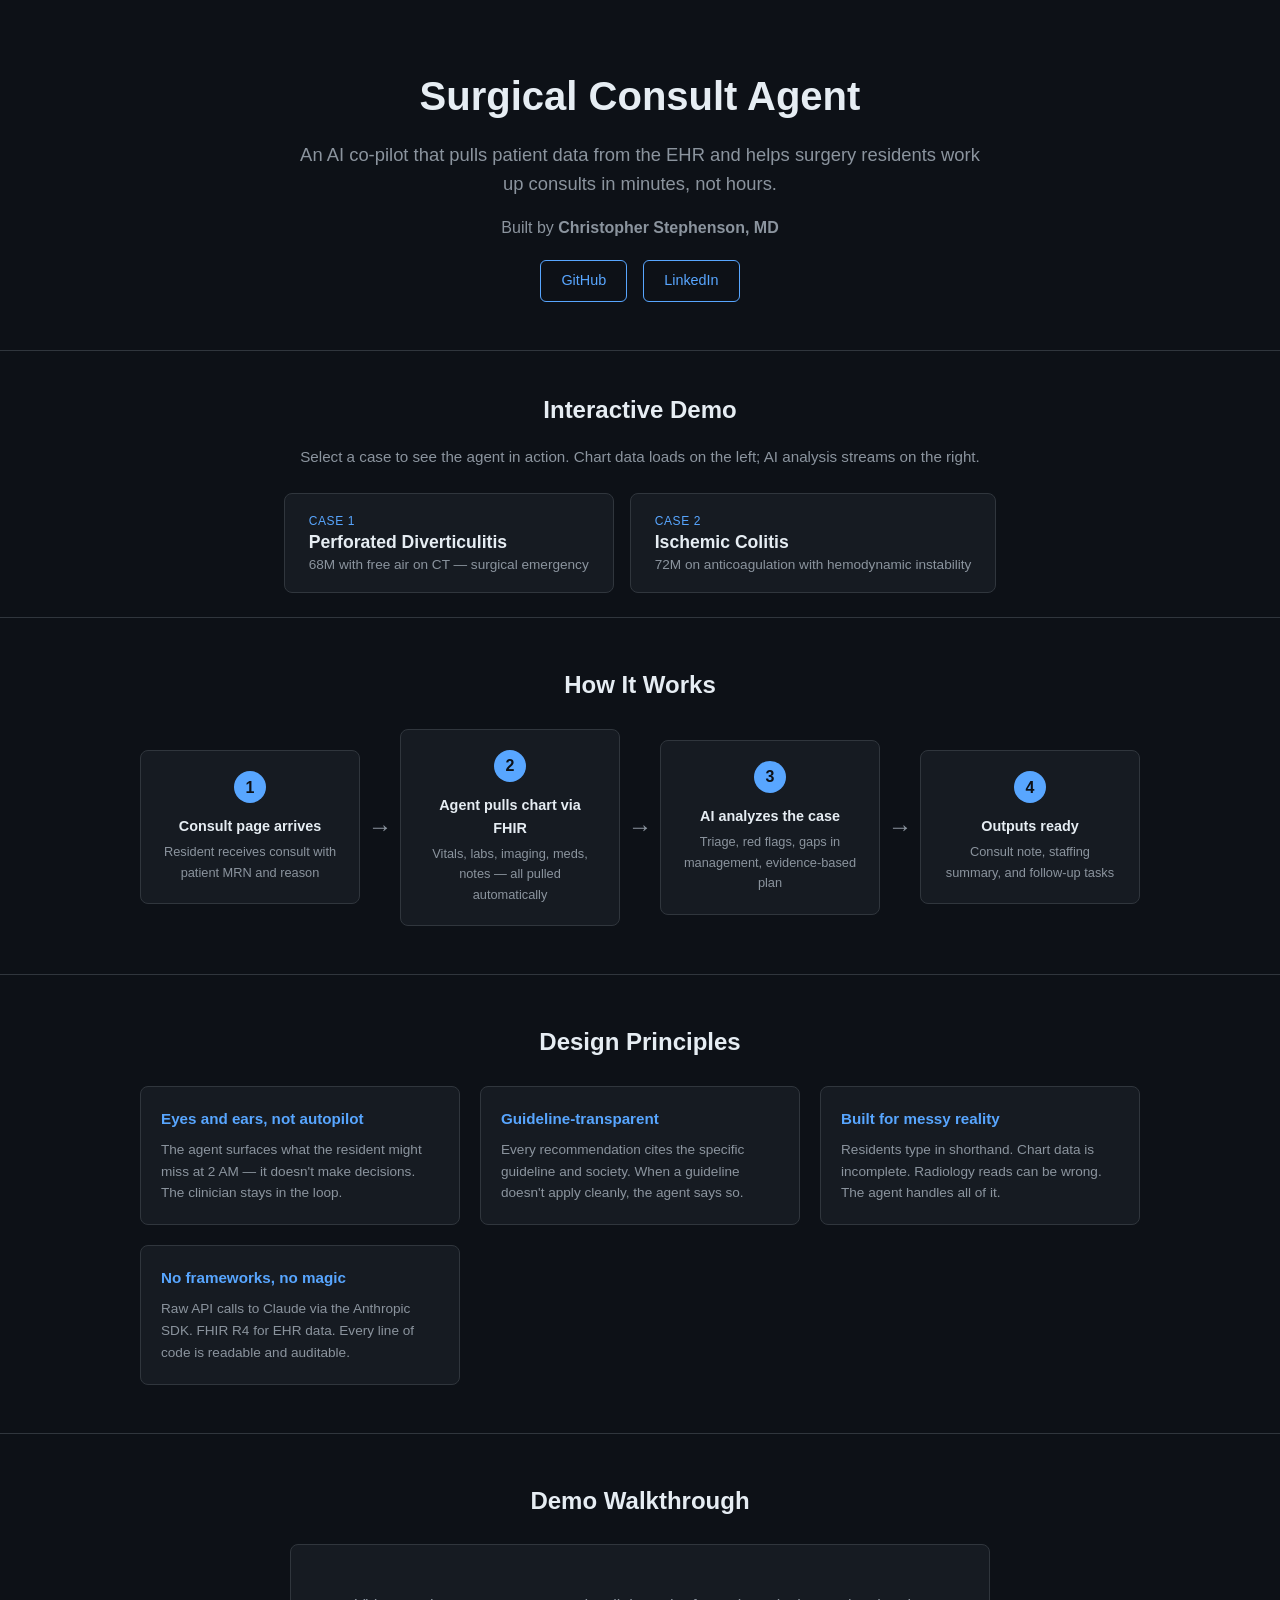
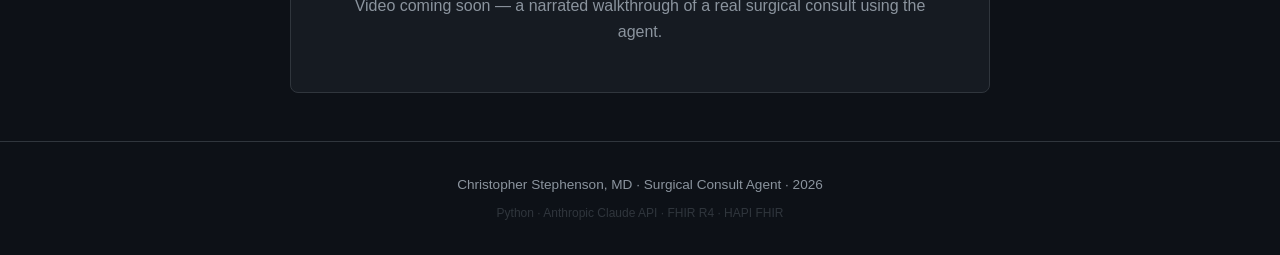
==== web/index.html @ c31cda70 "Initial commit: Surgical Consult Agent with interactive web demo AI-powered surgical consult co-pilo" ====
<!DOCTYPE html>
<html lang="en">
<head>
  <meta charset="UTF-8">
  <meta name="viewport" content="width=device-width, initial-scale=1.0">
  <title>Surgical Consult Agent — Christopher Stephenson, MD</title>
  <link rel="stylesheet" href="style.css">
</head>
<body>

  <!-- Hero -->
  <header class="hero">
    <div class="hero-content">
      <h1>Surgical Consult Agent</h1>
      <p class="tagline">An AI co-pilot that pulls patient data from the EHR and helps surgery residents work up consults in minutes, not hours.</p>
      <p class="byline">Built by <strong>Christopher Stephenson, MD</strong></p>
      <div class="hero-links">
        <a href="https://github.com/cas23d/surgical-consult-agent" target="_blank">GitHub</a>
        <a href="https://linkedin.com/in/YOUR_LINKEDIN" target="_blank">LinkedIn</a>
      </div>
    </div>
  </header>

  <!-- Case Selector -->
  <section class="case-selector">
    <h2>Interactive Demo</h2>
    <p class="case-instructions">Select a case to see the agent in action. Chart data loads on the left; AI analysis streams on the right.</p>
    <div class="case-buttons">
      <button class="case-btn" data-case="case1" onclick="loadCase('case1')">
        <span class="case-label">Case 1</span>
        <span class="case-title">Perforated Diverticulitis</span>
        <span class="case-desc">68M with free air on CT — surgical emergency</span>
      </button>
      <button class="case-btn" data-case="case2" onclick="loadCase('case2')">
        <span class="case-label">Case 2</span>
        <span class="case-title">Ischemic Colitis</span>
        <span class="case-desc">72M on anticoagulation with hemodynamic instability</span>
      </button>
    </div>
  </section>

  <!-- Consult Page Banner -->
  <div class="consult-banner" id="consult-banner" style="display:none">
    <span class="consult-icon">📟</span>
    <span class="consult-text" id="consult-message"></span>
  </div>

  <!-- Demo Area -->
  <section class="demo" id="demo" style="display:none">
    <div class="demo-container">

      <!-- Left: EHR Chart -->
      <div class="panel chart-panel">
        <div class="panel-header">
          <span class="panel-icon">🏥</span> Patient Chart (EHR)
        </div>
        <div class="chart-content" id="chart-content"></div>
      </div>

      <!-- Right: Agent Output -->
      <div class="panel agent-panel">
        <div class="panel-header">
          <span class="panel-icon">🤖</span> Consult Agent
        </div>
        <div class="key-findings-banner" id="key-findings-banner" style="display:none"></div>
        <div class="stage-tabs">
          <button class="stage-tab active" data-stage="triage" onclick="showStage('triage')">Triage</button>
          <button class="stage-tab" data-stage="context" onclick="showStage('context')">Gaps</button>
          <button class="stage-tab" data-stage="plan" onclick="showStage('plan')">Plan</button>
          <button class="stage-tab" data-stage="note" onclick="showStage('note')">Final Note</button>
        </div>
        <div class="agent-content" id="agent-content">
          <div class="stage-content" id="stage-triage"></div>
          <div class="stage-content" id="stage-context" style="display:none"></div>
          <div class="stage-content" id="stage-plan" style="display:none"></div>
          <div class="stage-content" id="stage-note" style="display:none">
            <div class="note-view-toggle" id="note-view-toggle" style="display:none">
              <button class="toggle-btn active" data-view="summary" onclick="toggleNoteView('summary')">Summary</button>
              <button class="toggle-btn" data-view="full" onclick="toggleNoteView('full')">Full Note</button>
            </div>
            <div class="note-content" id="note-content"></div>
          </div>
        </div>
      </div>

    </div>
  </section>

  <!-- Resident Input Display -->
  <section class="resident-input-section" id="resident-section" style="display:none">
    <div class="resident-input-box">
      <div class="resident-header">👨‍⚕️ Resident Exam Findings</div>
      <div class="resident-text" id="resident-text"></div>
    </div>
  </section>

  <!-- How It Works -->
  <section class="how-it-works">
    <h2>How It Works</h2>
    <div class="workflow-steps">
      <div class="step">
        <div class="step-num">1</div>
        <div class="step-text">
          <strong>Consult page arrives</strong>
          <p>Resident receives consult with patient MRN and reason</p>
        </div>
      </div>
      <div class="step-arrow">→</div>
      <div class="step">
        <div class="step-num">2</div>
        <div class="step-text">
          <strong>Agent pulls chart via FHIR</strong>
          <p>Vitals, labs, imaging, meds, notes — all pulled automatically</p>
        </div>
      </div>
      <div class="step-arrow">→</div>
      <div class="step">
        <div class="step-num">3</div>
        <div class="step-text">
          <strong>AI analyzes the case</strong>
          <p>Triage, red flags, gaps in management, evidence-based plan</p>
        </div>
      </div>
      <div class="step-arrow">→</div>
      <div class="step">
        <div class="step-num">4</div>
        <div class="step-text">
          <strong>Outputs ready</strong>
          <p>Consult note, staffing summary, and follow-up tasks</p>
        </div>
      </div>
    </div>
  </section>

  <!-- Design Principles -->
  <section class="principles">
    <h2>Design Principles</h2>
    <div class="principle-grid">
      <div class="principle">
        <h3>Eyes and ears, not autopilot</h3>
        <p>The agent surfaces what the resident might miss at 2 AM — it doesn't make decisions. The clinician stays in the loop.</p>
      </div>
      <div class="principle">
        <h3>Guideline-transparent</h3>
        <p>Every recommendation cites the specific guideline and society. When a guideline doesn't apply cleanly, the agent says so.</p>
      </div>
      <div class="principle">
        <h3>Built for messy reality</h3>
        <p>Residents type in shorthand. Chart data is incomplete. Radiology reads can be wrong. The agent handles all of it.</p>
      </div>
      <div class="principle">
        <h3>No frameworks, no magic</h3>
        <p>Raw API calls to Claude via the Anthropic SDK. FHIR R4 for EHR data. Every line of code is readable and auditable.</p>
      </div>
    </div>
  </section>

  <!-- Video placeholder -->
  <section class="video-section" id="video-section">
    <h2>Demo Walkthrough</h2>
    <div class="video-placeholder">
      <p>Video coming soon — a narrated walkthrough of a real surgical consult using the agent.</p>
    </div>
  </section>

  <!-- Footer -->
  <footer>
    <p>Christopher Stephenson, MD · Surgical Consult Agent · 2026</p>
    <p class="footer-tech">Python · Anthropic Claude API · FHIR R4 · HAPI FHIR</p>
  </footer>

  <script src="app.js"></script>
</body>
</html>
---- web/style.css ----
/* === Base === */
* { margin: 0; padding: 0; box-sizing: border-box; }

:root {
  --bg: #0d1117;
  --bg-panel: #161b22;
  --bg-card: #1c2128;
  --border: #30363d;
  --text: #e6edf3;
  --text-dim: #8b949e;
  --accent: #58a6ff;
  --accent-hover: #79c0ff;
  --red: #f85149;
  --yellow: #d29922;
  --green: #3fb950;
  --orange: #db6d28;
}

body {
  font-family: -apple-system, BlinkMacSystemFont, 'Segoe UI', sans-serif;
  background: var(--bg);
  color: var(--text);
  line-height: 1.6;
}

h2 {
  text-align: center;
  margin-bottom: 1rem;
  font-size: 1.5rem;
  color: var(--text);
}

/* === Hero === */
.hero {
  text-align: center;
  padding: 4rem 2rem 3rem;
  border-bottom: 1px solid var(--border);
}

.hero h1 {
  font-size: 2.5rem;
  font-weight: 700;
  margin-bottom: 0.75rem;
}

.tagline {
  font-size: 1.15rem;
  color: var(--text-dim);
  max-width: 700px;
  margin: 0 auto 1rem;
}

.byline {
  color: var(--text-dim);
  margin-bottom: 1.25rem;
}

.hero-links {
  display: flex;
  gap: 1rem;
  justify-content: center;
}

.hero-links a {
  color: var(--accent);
  text-decoration: none;
  padding: 0.5rem 1.25rem;
  border: 1px solid var(--accent);
  border-radius: 6px;
  font-size: 0.9rem;
  transition: all 0.2s;
}

.hero-links a:hover {
  background: var(--accent);
  color: var(--bg);
}

/* === Case Selector === */
.case-selector {
  padding: 2.5rem 2rem 1.5rem;
  text-align: center;
}

.case-instructions {
  color: var(--text-dim);
  margin-bottom: 1.5rem;
  font-size: 0.95rem;
}

.case-buttons {
  display: flex;
  gap: 1rem;
  justify-content: center;
  flex-wrap: wrap;
}

.case-btn {
  background: var(--bg-panel);
  border: 1px solid var(--border);
  border-radius: 8px;
  padding: 1.25rem 1.5rem;
  cursor: pointer;
  text-align: left;
  transition: all 0.2s;
  min-width: 280px;
}

.case-btn:hover {
  border-color: var(--accent);
  background: var(--bg-card);
}

.case-btn.active {
  border-color: var(--accent);
  box-shadow: 0 0 0 1px var(--accent);
}

.case-label {
  display: block;
  font-size: 0.75rem;
  color: var(--accent);
  text-transform: uppercase;
  letter-spacing: 0.05em;
  margin-bottom: 0.25rem;
}

.case-title {
  display: block;
  font-size: 1.1rem;
  font-weight: 600;
  color: var(--text);
  margin-bottom: 0.25rem;
}

.case-desc {
  display: block;
  font-size: 0.85rem;
  color: var(--text-dim);
}

/* === Consult Banner === */
.consult-banner {
  background: #1a1205;
  border: 1px solid var(--yellow);
  border-radius: 6px;
  padding: 0.75rem 1.25rem;
  margin: 0 2rem;
  display: flex;
  align-items: center;
  gap: 0.75rem;
  animation: slideDown 0.3s ease;
}

.consult-icon { font-size: 1.25rem; }

.consult-text {
  font-family: 'SF Mono', 'Fira Code', monospace;
  font-size: 0.9rem;
  color: var(--yellow);
}

@keyframes slideDown {
  from { opacity: 0; transform: translateY(-10px); }
  to { opacity: 1; transform: translateY(0); }
}

/* === Demo Area === */
.demo {
  padding: 1.5rem 2rem 2rem;
}

.demo-container {
  display: grid;
  grid-template-columns: 1fr 1fr;
  gap: 1rem;
  max-width: 1400px;
  margin: 0 auto;
}

.panel {
  background: var(--bg-panel);
  border: 1px solid var(--border);
  border-radius: 8px;
  overflow: hidden;
  max-height: 80vh;
  display: flex;
  flex-direction: column;
}

.panel-header {
  background: var(--bg-card);
  padding: 0.65rem 1rem;
  font-weight: 600;
  font-size: 0.85rem;
  border-bottom: 1px solid var(--border);
  flex-shrink: 0;
}

.panel-icon { margin-right: 0.4rem; }

.chart-content, .agent-content {
  padding: 1rem;
  overflow-y: auto;
  flex: 1;
  font-size: 0.85rem;
  line-height: 1.55;
}

/* === Chart Styling === */
.chart-section {
  margin-bottom: 1rem;
}

.chart-section-header {
  font-weight: 700;
  font-size: 0.8rem;
  color: var(--accent);
  text-transform: uppercase;
  letter-spacing: 0.04em;
  padding-bottom: 0.35rem;
  border-bottom: 1px solid var(--border);
  margin-bottom: 0.5rem;
}

.chart-row {
  display: flex;
  gap: 0.5rem;
  padding: 0.15rem 0;
  font-family: 'SF Mono', 'Fira Code', monospace;
  font-size: 0.8rem;
}

.chart-label {
  color: var(--text-dim);
  min-width: 120px;
  flex-shrink: 0;
}

.chart-value { color: var(--text); }
.chart-value.abnormal { color: var(--red); font-weight: 600; }
.chart-value.critical { color: var(--red); font-weight: 700; }

.chart-list {
  list-style: none;
  padding: 0;
}

.chart-list li {
  padding: 0.15rem 0;
  font-family: 'SF Mono', 'Fira Code', monospace;
  font-size: 0.8rem;
}

.chart-list li::before {
  content: "• ";
  color: var(--text-dim);
}

.chart-note {
  font-family: 'SF Mono', 'Fira Code', monospace;
  font-size: 0.8rem;
  white-space: pre-wrap;
  color: var(--text-dim);
  background: var(--bg);
  padding: 0.75rem;
  border-radius: 4px;
  border: 1px solid var(--border);
}

/* === Stage Tabs === */
.stage-tabs {
  display: flex;
  border-bottom: 1px solid var(--border);
  flex-shrink: 0;
}

.stage-tab {
  flex: 1;
  padding: 0.5rem;
  background: none;
  border: none;
  color: var(--text-dim);
  cursor: pointer;
  font-size: 0.8rem;
  font-weight: 500;
  transition: all 0.2s;
  border-bottom: 2px solid transparent;
}

.stage-tab:hover { color: var(--text); }

.stage-tab.active {
  color: var(--accent);
  border-bottom-color: var(--accent);
}

.stage-tab.completed {
  color: var(--green);
}

.stage-content {
  font-size: 0.85rem;
  line-height: 1.6;
}

.stage-content h2 {
  font-size: 1rem;
  text-align: left;
  color: var(--accent);
  margin: 1rem 0 0.5rem;
}

.stage-content h2:first-child { margin-top: 0; }

.stage-content ul, .stage-content ol {
  padding-left: 1.25rem;
  margin: 0.5rem 0;
}

.stage-content li { margin-bottom: 0.3rem; }

.stage-content strong { color: var(--text); }

.stage-content p { margin: 0.5rem 0; }

/* Cursor blink for typing effect */
.typing-cursor::after {
  content: "▊";
  animation: blink 0.7s infinite;
  color: var(--accent);
}

@keyframes blink {
  0%, 100% { opacity: 1; }
  50% { opacity: 0; }
}

/* === Resident Input === */
.resident-input-section {
  padding: 0 2rem 1rem;
  max-width: 1400px;
  margin: 0 auto;
}

.resident-input-box {
  background: #0d1f0d;
  border: 1px solid var(--green);
  border-radius: 8px;
  overflow: hidden;
}

.resident-header {
  background: #132613;
  padding: 0.5rem 1rem;
  font-weight: 600;
  font-size: 0.85rem;
  border-bottom: 1px solid var(--green);
}

.resident-text {
  padding: 0.75rem 1rem;
  font-family: 'SF Mono', 'Fira Code', monospace;
  font-size: 0.8rem;
  white-space: pre-wrap;
  color: var(--green);
}

/* === How It Works === */
.how-it-works {
  padding: 3rem 2rem;
  border-top: 1px solid var(--border);
}

.workflow-steps {
  display: flex;
  justify-content: center;
  align-items: center;
  gap: 0.5rem;
  flex-wrap: wrap;
  margin-top: 1.5rem;
}

.step {
  background: var(--bg-panel);
  border: 1px solid var(--border);
  border-radius: 8px;
  padding: 1.25rem;
  max-width: 220px;
  text-align: center;
}

.step-num {
  width: 32px;
  height: 32px;
  border-radius: 50%;
  background: var(--accent);
  color: var(--bg);
  font-weight: 700;
  display: flex;
  align-items: center;
  justify-content: center;
  margin: 0 auto 0.75rem;
}

.step-text strong {
  display: block;
  margin-bottom: 0.25rem;
  font-size: 0.9rem;
}

.step-text p {
  font-size: 0.8rem;
  color: var(--text-dim);
}

.step-arrow {
  font-size: 1.5rem;
  color: var(--text-dim);
}

/* === Principles === */
.principles {
  padding: 3rem 2rem;
  border-top: 1px solid var(--border);
}

.principle-grid {
  display: grid;
  grid-template-columns: repeat(auto-fit, minmax(250px, 1fr));
  gap: 1.25rem;
  max-width: 1000px;
  margin: 1.5rem auto 0;
}

.principle {
  background: var(--bg-panel);
  border: 1px solid var(--border);
  border-radius: 8px;
  padding: 1.25rem;
}

.principle h3 {
  font-size: 0.95rem;
  margin-bottom: 0.5rem;
  color: var(--accent);
}

.principle p {
  font-size: 0.85rem;
  color: var(--text-dim);
}

/* === Video === */
.video-section {
  padding: 3rem 2rem;
  border-top: 1px solid var(--border);
  text-align: center;
}

.video-placeholder {
  background: var(--bg-panel);
  border: 1px solid var(--border);
  border-radius: 8px;
  padding: 3rem;
  max-width: 700px;
  margin: 1.5rem auto 0;
  color: var(--text-dim);
}

/* === Footer === */
footer {
  padding: 2rem;
  text-align: center;
  border-top: 1px solid var(--border);
  color: var(--text-dim);
  font-size: 0.85rem;
}

.footer-tech {
  margin-top: 0.5rem;
  font-size: 0.75rem;
  color: var(--border);
}

/* === Key Findings Banner === */
.key-findings-banner {
  display: flex;
  align-items: center;
  gap: 1rem;
  padding: 0.6rem 1rem;
  background: linear-gradient(135deg, rgba(248, 81, 73, 0.08), rgba(248, 81, 73, 0.03));
  border-bottom: 1px solid var(--border);
  flex-shrink: 0;
  flex-wrap: wrap;
}

.kf-acuity {
  font-size: 0.7rem;
  font-weight: 700;
  letter-spacing: 0.06em;
  padding: 0.2rem 0.6rem;
  border-radius: 4px;
  text-transform: uppercase;
  flex-shrink: 0;
}

.kf-acuity.red {
  background: var(--red);
  color: #fff;
}

.kf-acuity.yellow {
  background: var(--yellow);
  color: #000;
}

.kf-acuity.green {
  background: var(--green);
  color: #000;
}

.kf-vitals {
  font-family: 'SF Mono', 'Fira Code', monospace;
  font-size: 0.75rem;
  color: var(--text-dim);
  flex-shrink: 0;
}

.kf-divider {
  width: 1px;
  height: 20px;
  background: var(--border);
  flex-shrink: 0;
}

.kf-impression {
  font-size: 0.8rem;
  font-weight: 600;
  color: var(--text);
  flex: 1;
  min-width: 0;
}

/* === Collapsible Sections === */
.collapsible-section {
  border: 1px solid var(--border);
  border-radius: 6px;
  margin-bottom: 0.5rem;
  background: var(--bg-card);
  overflow: hidden;
}

.collapsible-header {
  display: flex;
  align-items: center;
  gap: 0.5rem;
  padding: 0.6rem 0.75rem;
  cursor: pointer;
  user-select: none;
  transition: background 0.15s;
  border-left: 3px solid var(--accent);
}

.collapsible-header:hover {
  background: rgba(88, 166, 255, 0.06);
}

.collapsible-header.red-flag {
  border-left-color: var(--red);
}

.collapsible-header.assessment {
  border-left-color: var(--accent);
}

.collapsible-header.plan-section {
  border-left-color: var(--green);
}

.collapsible-header.imaging {
  border-left-color: var(--yellow);
}

.collapsible-header.gaps {
  border-left-color: var(--orange);
}

.collapsible-chevron {
  font-size: 0.65rem;
  color: var(--text-dim);
  transition: transform 0.2s ease;
  flex-shrink: 0;
  width: 1rem;
  text-align: center;
}

.collapsible-section.open .collapsible-chevron {
  transform: rotate(90deg);
}

.collapsible-title {
  font-size: 0.85rem;
  font-weight: 700;
  color: var(--accent);
  flex: 1;
}

.collapsible-header.red-flag .collapsible-title {
  color: var(--red);
}

.collapsible-header.imaging .collapsible-title {
  color: var(--yellow);
}

.collapsible-header.gaps .collapsible-title {
  color: var(--orange);
}

.collapsible-header.plan-section .collapsible-title {
  color: var(--green);
}

.collapsible-body {
  max-height: 0;
  overflow: hidden;
  transition: max-height 0.3s ease, padding 0.3s ease;
  padding: 0 0.75rem;
}

.collapsible-section.open .collapsible-body {
  max-height: 2000px;
  padding: 0 0.75rem 0.6rem;
}

.collapsible-body ul,
.collapsible-body ol {
  padding-left: 1.25rem;
  margin: 0.3rem 0;
}

.collapsible-body li {
  margin-bottom: 0.25rem;
  font-size: 0.82rem;
}

.collapsible-body p {
  margin: 0.3rem 0;
  font-size: 0.82rem;
}

.collapsible-body strong {
  color: var(--text);
}

/* === Note View Toggle === */
.note-view-toggle {
  display: flex;
  gap: 0;
  margin-bottom: 0.75rem;
  border: 1px solid var(--border);
  border-radius: 6px;
  overflow: hidden;
  width: fit-content;
}

.toggle-btn {
  padding: 0.35rem 1rem;
  background: transparent;
  border: none;
  color: var(--text-dim);
  font-size: 0.78rem;
  font-weight: 500;
  cursor: pointer;
  transition: all 0.2s;
}

.toggle-btn:not(:last-child) {
  border-right: 1px solid var(--border);
}

.toggle-btn.active {
  background: var(--accent);
  color: var(--bg);
  font-weight: 600;
}

.toggle-btn:hover:not(.active) {
  background: rgba(88, 166, 255, 0.1);
  color: var(--text);
}

/* === Stage Content Refinements === */
.stage-content h2 {
  font-size: 0.85rem;
}

.stage-content hr {
  border: none;
  border-top: 1px solid var(--border);
  margin: 1rem 0;
}

/* === Responsive === */
@media (max-width: 900px) {
  .demo-container {
    grid-template-columns: 1fr;
  }
  .panel { max-height: 60vh; }
  .workflow-steps { flex-direction: column; }
  .step-arrow { transform: rotate(90deg); }
  .hero h1 { font-size: 1.8rem; }
}
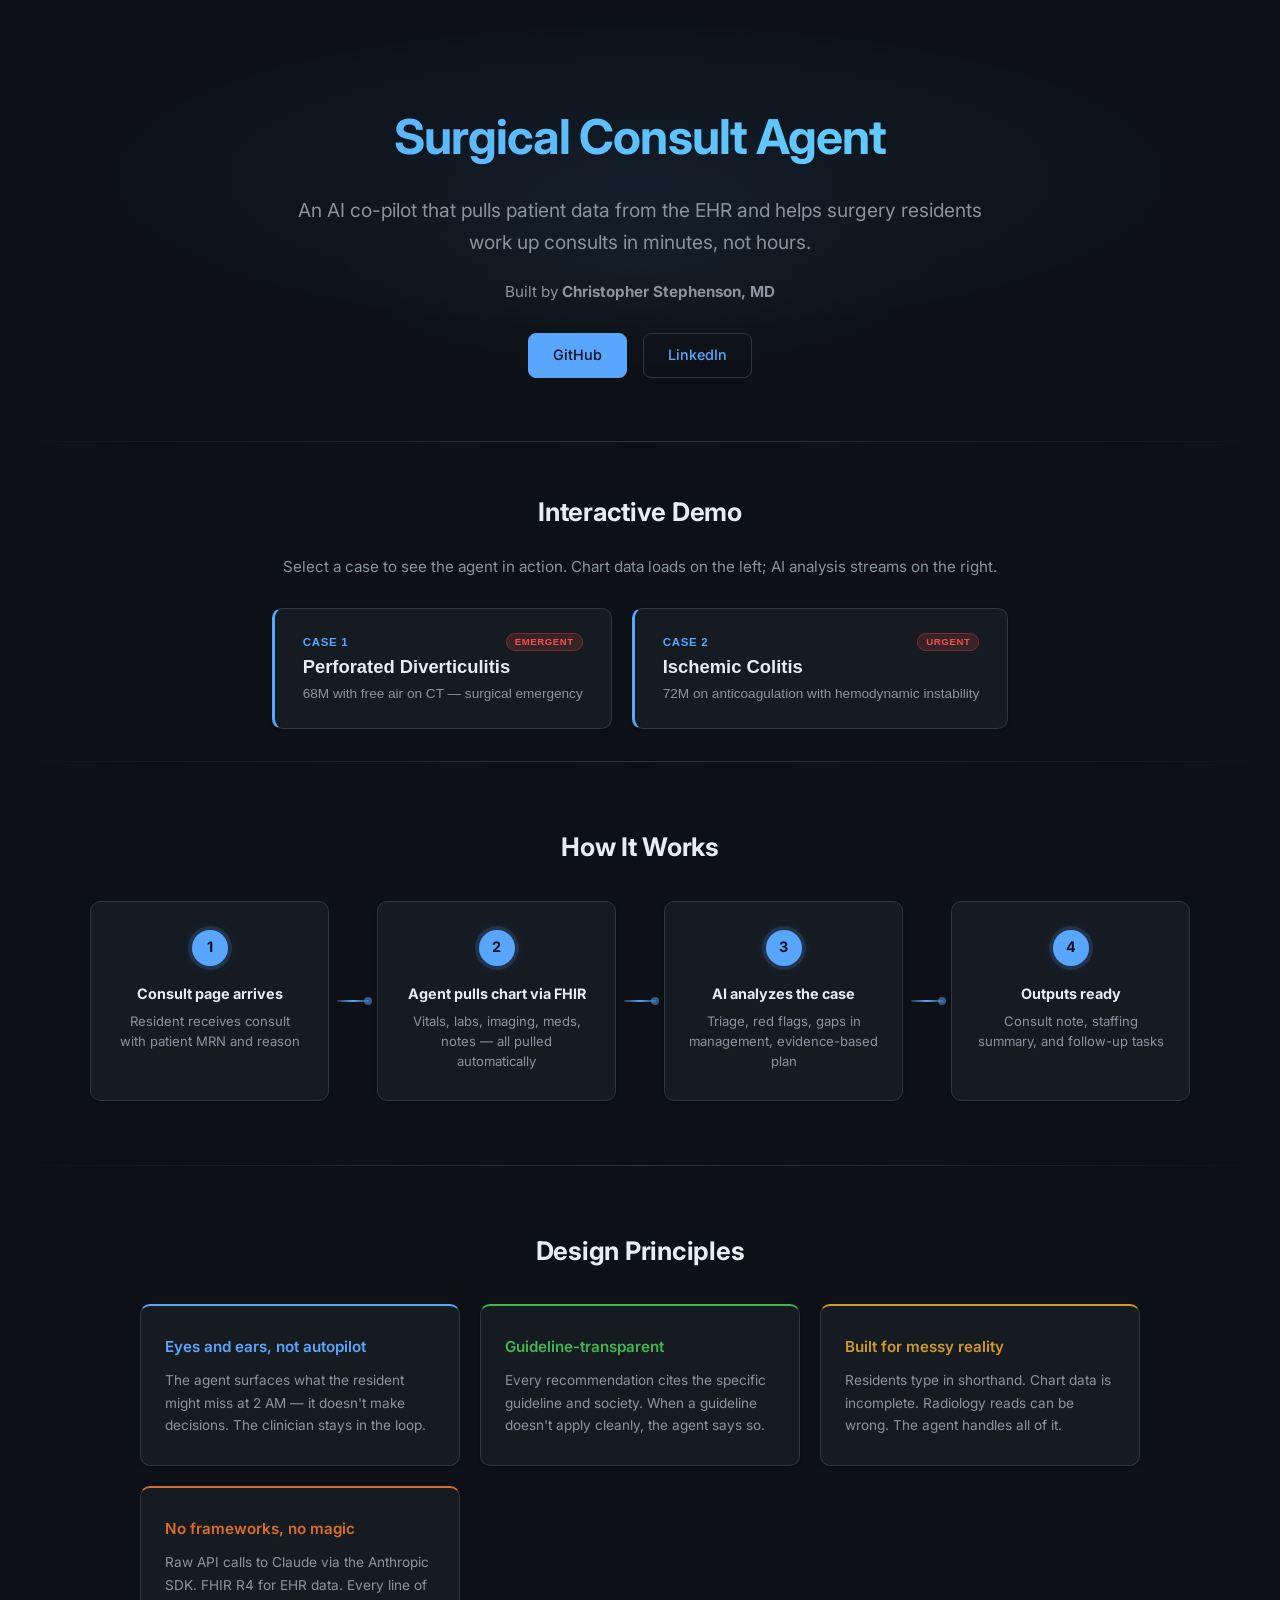
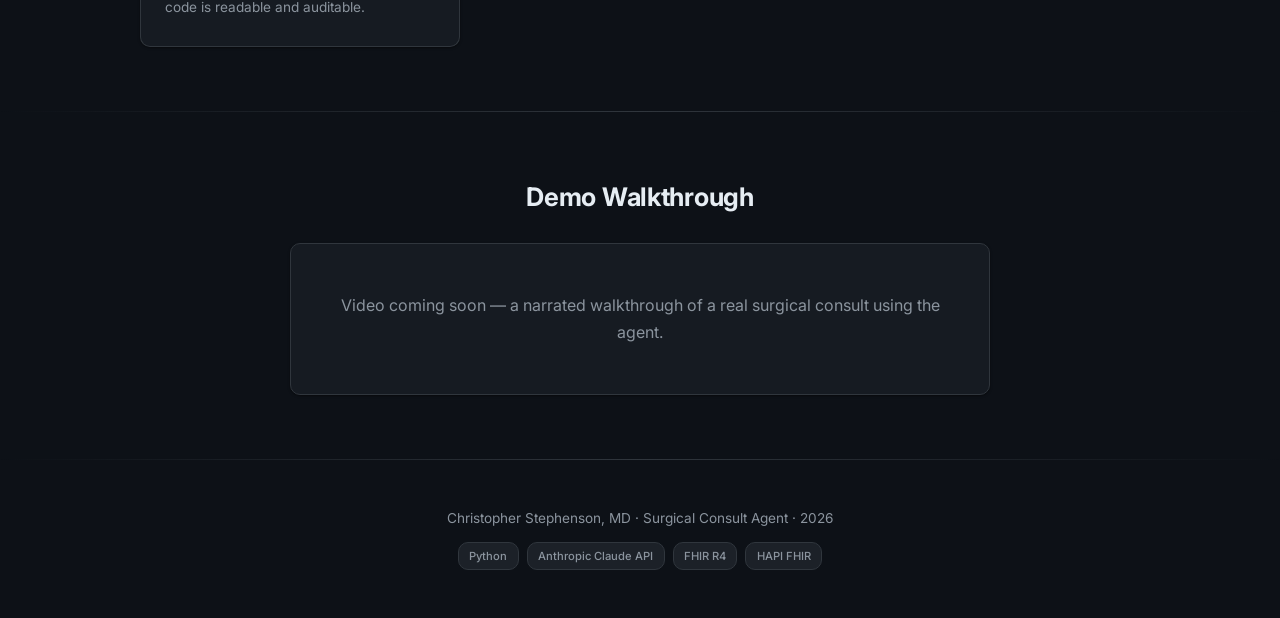
==== commit 75bf4da6: "UI modernization: premium dark theme with Inter font, gradients, and elevated design Replace flat Gi" ====
--- a/web/index.html
+++ b/web/index.html
@@ -4,6 +4,9 @@
   <meta charset="UTF-8">
   <meta name="viewport" content="width=device-width, initial-scale=1.0">
   <title>Surgical Consult Agent — Christopher Stephenson, MD</title>
+  <link rel="preconnect" href="https://fonts.googleapis.com">
+  <link rel="preconnect" href="https://fonts.gstatic.com" crossorigin>
+  <link href="https://fonts.googleapis.com/css2?family=Inter:wght@400;500;600;700&display=swap" rel="stylesheet">
   <link rel="stylesheet" href="style.css">
 </head>
 <body>
@@ -15,8 +18,8 @@
       <p class="tagline">An AI co-pilot that pulls patient data from the EHR and helps surgery residents work up consults in minutes, not hours.</p>
       <p class="byline">Built by <strong>Christopher Stephenson, MD</strong></p>
       <div class="hero-links">
-        <a href="https://github.com/cas23d/surgical-consult-agent" target="_blank">GitHub</a>
-        <a href="https://linkedin.com/in/YOUR_LINKEDIN" target="_blank">LinkedIn</a>
+        <a href="https://github.com/cas23d/surgical-consult-agent" target="_blank" class="btn-primary">GitHub</a>
+        <a href="https://www.linkedin.com/in/christopher-stephenson-md" target="_blank" class="btn-outline">LinkedIn</a>
       </div>
     </div>
   </header>
@@ -27,12 +30,18 @@
     <p class="case-instructions">Select a case to see the agent in action. Chart data loads on the left; AI analysis streams on the right.</p>
     <div class="case-buttons">
       <button class="case-btn" data-case="case1" onclick="loadCase('case1')">
-        <span class="case-label">Case 1</span>
+        <span class="case-top-row">
+          <span class="case-label">Case 1</span>
+          <span class="acuity-dot red">Emergent</span>
+        </span>
         <span class="case-title">Perforated Diverticulitis</span>
         <span class="case-desc">68M with free air on CT — surgical emergency</span>
       </button>
       <button class="case-btn" data-case="case2" onclick="loadCase('case2')">
-        <span class="case-label">Case 2</span>
+        <span class="case-top-row">
+          <span class="case-label">Case 2</span>
+          <span class="acuity-dot red">Urgent</span>
+        </span>
         <span class="case-title">Ischemic Colitis</span>
         <span class="case-desc">72M on anticoagulation with hemodynamic instability</span>
       </button>
@@ -41,7 +50,7 @@
 
   <!-- Consult Page Banner -->
   <div class="consult-banner" id="consult-banner" style="display:none">
-    <span class="consult-icon">📟</span>
+    <span class="consult-icon">CONSULT</span>
     <span class="consult-text" id="consult-message"></span>
   </div>
 
@@ -52,7 +61,7 @@
       <!-- Left: EHR Chart -->
       <div class="panel chart-panel">
         <div class="panel-header">
-          <span class="panel-icon">🏥</span> Patient Chart (EHR)
+          <span class="panel-badge emr">EMR</span> Patient Chart
         </div>
         <div class="chart-content" id="chart-content"></div>
       </div>
@@ -60,7 +69,7 @@
       <!-- Right: Agent Output -->
       <div class="panel agent-panel">
         <div class="panel-header">
-          <span class="panel-icon">🤖</span> Consult Agent
+          <span class="panel-badge ai">AI</span> Consult Agent
         </div>
         <div class="key-findings-banner" id="key-findings-banner" style="display:none"></div>
         <div class="stage-tabs">
@@ -89,7 +98,7 @@
   <!-- Resident Input Display -->
   <section class="resident-input-section" id="resident-section" style="display:none">
     <div class="resident-input-box">
-      <div class="resident-header">👨‍⚕️ Resident Exam Findings</div>
+      <div class="resident-header"><span class="panel-badge exam">EXAM</span> Resident Exam Findings</div>
       <div class="resident-text" id="resident-text"></div>
     </div>
   </section>
@@ -105,7 +114,7 @@
           <p>Resident receives consult with patient MRN and reason</p>
         </div>
       </div>
-      <div class="step-arrow">→</div>
+      <div class="step-connector"><span class="connector-line"></span></div>
       <div class="step">
         <div class="step-num">2</div>
         <div class="step-text">
@@ -113,7 +122,7 @@
           <p>Vitals, labs, imaging, meds, notes — all pulled automatically</p>
         </div>
       </div>
-      <div class="step-arrow">→</div>
+      <div class="step-connector"><span class="connector-line"></span></div>
       <div class="step">
         <div class="step-num">3</div>
         <div class="step-text">
@@ -121,7 +130,7 @@
           <p>Triage, red flags, gaps in management, evidence-based plan</p>
         </div>
       </div>
-      <div class="step-arrow">→</div>
+      <div class="step-connector"><span class="connector-line"></span></div>
       <div class="step">
         <div class="step-num">4</div>
         <div class="step-text">
@@ -166,7 +175,12 @@
   <!-- Footer -->
   <footer>
     <p>Christopher Stephenson, MD · Surgical Consult Agent · 2026</p>
-    <p class="footer-tech">Python · Anthropic Claude API · FHIR R4 · HAPI FHIR</p>
+    <div class="footer-tech">
+      <span class="tech-pill">Python</span>
+      <span class="tech-pill">Anthropic Claude API</span>
+      <span class="tech-pill">FHIR R4</span>
+      <span class="tech-pill">HAPI FHIR</span>
+    </div>
   </footer>
 
   <script src="app.js"></script>
--- a/web/style.css
+++ b/web/style.css
@@ -14,45 +14,137 @@
   --yellow: #d29922;
   --green: #3fb950;
   --orange: #db6d28;
+  --shadow-sm: 0 1px 3px rgba(0,0,0,0.3), 0 1px 2px rgba(0,0,0,0.2);
+  --shadow-md: 0 4px 12px rgba(0,0,0,0.4), 0 2px 4px rgba(0,0,0,0.3);
+  --shadow-lg: 0 8px 24px rgba(0,0,0,0.5), 0 4px 8px rgba(0,0,0,0.3);
+}
+
+html {
+  scroll-behavior: smooth;
 }
 
 body {
-  font-family: -apple-system, BlinkMacSystemFont, 'Segoe UI', sans-serif;
+  font-family: 'Inter', -apple-system, BlinkMacSystemFont, 'Segoe UI', sans-serif;
   background: var(--bg);
   color: var(--text);
-  line-height: 1.6;
+  line-height: 1.7;
 }
 
 h2 {
   text-align: center;
-  margin-bottom: 1rem;
-  font-size: 1.5rem;
+  margin-bottom: 1.25rem;
+  font-size: 1.6rem;
+  font-weight: 700;
   color: var(--text);
+  letter-spacing: -0.01em;
+}
+
+/* Custom scrollbar */
+::-webkit-scrollbar {
+  width: 6px;
+}
+
+::-webkit-scrollbar-track {
+  background: transparent;
+}
+
+::-webkit-scrollbar-thumb {
+  background: var(--border);
+  border-radius: 3px;
+}
+
+::-webkit-scrollbar-thumb:hover {
+  background: var(--text-dim);
+}
+
+/* Fade-in animation */
+@keyframes fadeInUp {
+  from { opacity: 0; transform: translateY(20px); }
+  to { opacity: 1; transform: translateY(0); }
+}
+
+.case-selector,
+.how-it-works,
+.principles,
+.video-section {
+  animation: fadeInUp 0.6s ease both;
+}
+
+/* === Panel Badge (replaces emojis) === */
+.panel-badge {
+  display: inline-block;
+  font-size: 0.6rem;
+  font-weight: 700;
+  letter-spacing: 0.08em;
+  padding: 0.15rem 0.5rem;
+  border-radius: 4px;
+  text-transform: uppercase;
+  margin-right: 0.5rem;
+  vertical-align: middle;
+}
+
+.panel-badge.emr {
+  background: rgba(88, 166, 255, 0.15);
+  color: var(--accent);
+  border: 1px solid rgba(88, 166, 255, 0.3);
+}
+
+.panel-badge.ai {
+  background: rgba(63, 185, 80, 0.15);
+  color: var(--green);
+  border: 1px solid rgba(63, 185, 80, 0.3);
+}
+
+.panel-badge.exam {
+  background: rgba(63, 185, 80, 0.15);
+  color: var(--green);
+  border: 1px solid rgba(63, 185, 80, 0.3);
 }
 
 /* === Hero === */
 .hero {
   text-align: center;
-  padding: 4rem 2rem 3rem;
-  border-bottom: 1px solid var(--border);
+  padding: 6rem 2rem 4rem;
+  position: relative;
+  background:
+    radial-gradient(ellipse 60% 50% at 50% 40%, rgba(88, 166, 255, 0.08) 0%, transparent 70%),
+    radial-gradient(ellipse 40% 40% at 50% 60%, rgba(100, 220, 255, 0.04) 0%, transparent 60%);
+  border-bottom: none;
+}
+
+.hero::after {
+  content: '';
+  position: absolute;
+  bottom: 0;
+  left: 0;
+  right: 0;
+  height: 1px;
+  background: linear-gradient(90deg, transparent, var(--border), transparent);
 }
 
 .hero h1 {
-  font-size: 2.5rem;
+  font-size: 3rem;
   font-weight: 700;
-  margin-bottom: 0.75rem;
+  margin-bottom: 1rem;
+  letter-spacing: -0.02em;
+  background: linear-gradient(135deg, var(--accent) 0%, #64dcff 100%);
+  -webkit-background-clip: text;
+  -webkit-text-fill-color: transparent;
+  background-clip: text;
 }
 
 .tagline {
-  font-size: 1.15rem;
+  font-size: 1.2rem;
   color: var(--text-dim);
   max-width: 700px;
-  margin: 0 auto 1rem;
+  margin: 0 auto 1.25rem;
+  line-height: 1.7;
 }
 
 .byline {
   color: var(--text-dim);
-  margin-bottom: 1.25rem;
+  margin-bottom: 1.75rem;
+  font-size: 0.95rem;
 }
 
 .hero-links {
@@ -62,35 +154,52 @@
 }
 
 .hero-links a {
-  color: var(--accent);
   text-decoration: none;
-  padding: 0.5rem 1.25rem;
-  border: 1px solid var(--accent);
-  border-radius: 6px;
+  padding: 0.6rem 1.5rem;
+  border-radius: 8px;
   font-size: 0.9rem;
-  transition: all 0.2s;
-}
-
-.hero-links a:hover {
+  font-weight: 500;
+  transition: all 0.25s ease;
+}
+
+.hero-links a.btn-primary {
   background: var(--accent);
   color: var(--bg);
+  border: 1px solid var(--accent);
+}
+
+.hero-links a.btn-primary:hover {
+  background: var(--accent-hover);
+  border-color: var(--accent-hover);
+  box-shadow: 0 4px 16px rgba(88, 166, 255, 0.3);
+}
+
+.hero-links a.btn-outline {
+  background: transparent;
+  color: var(--accent);
+  border: 1px solid var(--border);
+}
+
+.hero-links a.btn-outline:hover {
+  border-color: var(--accent);
+  background: rgba(88, 166, 255, 0.08);
 }
 
 /* === Case Selector === */
 .case-selector {
-  padding: 2.5rem 2rem 1.5rem;
+  padding: 3rem 2rem 2rem;
   text-align: center;
 }
 
 .case-instructions {
   color: var(--text-dim);
-  margin-bottom: 1.5rem;
+  margin-bottom: 1.75rem;
   font-size: 0.95rem;
 }
 
 .case-buttons {
   display: flex;
-  gap: 1rem;
+  gap: 1.25rem;
   justify-content: center;
   flex-wrap: wrap;
 }
@@ -98,61 +207,108 @@
 .case-btn {
   background: var(--bg-panel);
   border: 1px solid var(--border);
-  border-radius: 8px;
-  padding: 1.25rem 1.5rem;
+  border-left: 3px solid var(--accent);
+  border-radius: 10px;
+  padding: 1.5rem 1.75rem;
   cursor: pointer;
   text-align: left;
-  transition: all 0.2s;
-  min-width: 280px;
+  transition: all 0.25s ease;
+  min-width: 300px;
+  box-shadow: var(--shadow-sm);
 }
 
 .case-btn:hover {
   border-color: var(--accent);
+  border-left-color: var(--accent);
   background: var(--bg-card);
+  box-shadow: var(--shadow-md);
+  transform: translateY(-2px) scale(1.02);
 }
 
 .case-btn.active {
   border-color: var(--accent);
-  box-shadow: 0 0 0 1px var(--accent);
+  border-left-color: var(--accent);
+  box-shadow: 0 0 0 1px var(--accent), var(--shadow-md);
+}
+
+.case-top-row {
+  display: flex;
+  align-items: center;
+  justify-content: space-between;
+  margin-bottom: 0.35rem;
 }
 
 .case-label {
   display: block;
-  font-size: 0.75rem;
+  font-size: 0.72rem;
   color: var(--accent);
   text-transform: uppercase;
-  letter-spacing: 0.05em;
-  margin-bottom: 0.25rem;
+  letter-spacing: 0.06em;
+  font-weight: 600;
+}
+
+.acuity-dot {
+  font-size: 0.6rem;
+  font-weight: 700;
+  letter-spacing: 0.06em;
+  text-transform: uppercase;
+  padding: 0.15rem 0.5rem;
+  border-radius: 10px;
+}
+
+.acuity-dot.red {
+  background: rgba(248, 81, 73, 0.15);
+  color: var(--red);
+  border: 1px solid rgba(248, 81, 73, 0.3);
+}
+
+.acuity-dot.yellow {
+  background: rgba(210, 153, 34, 0.15);
+  color: var(--yellow);
+  border: 1px solid rgba(210, 153, 34, 0.3);
 }
 
 .case-title {
   display: block;
-  font-size: 1.1rem;
+  font-size: 1.15rem;
   font-weight: 600;
   color: var(--text);
-  margin-bottom: 0.25rem;
+  margin-bottom: 0.35rem;
 }
 
 .case-desc {
   display: block;
   font-size: 0.85rem;
   color: var(--text-dim);
+  line-height: 1.5;
 }
 
 /* === Consult Banner === */
 .consult-banner {
-  background: #1a1205;
-  border: 1px solid var(--yellow);
-  border-radius: 6px;
+  background: linear-gradient(135deg, rgba(210, 153, 34, 0.08), rgba(210, 153, 34, 0.03));
+  border: 1px solid rgba(210, 153, 34, 0.3);
+  border-radius: 8px;
   padding: 0.75rem 1.25rem;
   margin: 0 2rem;
   display: flex;
   align-items: center;
   gap: 0.75rem;
   animation: slideDown 0.3s ease;
-}
-
-.consult-icon { font-size: 1.25rem; }
+  box-shadow: var(--shadow-sm);
+}
+
+.consult-icon {
+  font-size: 0.6rem;
+  font-weight: 700;
+  letter-spacing: 0.08em;
+  text-transform: uppercase;
+  padding: 0.2rem 0.6rem;
+  border-radius: 4px;
+  background: rgba(210, 153, 34, 0.2);
+  color: var(--yellow);
+  border: 1px solid rgba(210, 153, 34, 0.35);
+  flex-shrink: 0;
+}
 
 .consult-text {
   font-family: 'SF Mono', 'Fira Code', monospace;
@@ -173,7 +329,7 @@
 .demo-container {
   display: grid;
   grid-template-columns: 1fr 1fr;
-  gap: 1rem;
+  gap: 1.25rem;
   max-width: 1400px;
   margin: 0 auto;
 }
@@ -181,23 +337,24 @@
 .panel {
   background: var(--bg-panel);
   border: 1px solid var(--border);
-  border-radius: 8px;
+  border-radius: 10px;
   overflow: hidden;
   max-height: 80vh;
   display: flex;
   flex-direction: column;
+  box-shadow: var(--shadow-md);
 }
 
 .panel-header {
-  background: var(--bg-card);
-  padding: 0.65rem 1rem;
+  background: linear-gradient(180deg, var(--bg-card) 0%, rgba(28, 33, 40, 0.8) 100%);
+  padding: 0.85rem 1.25rem;
   font-weight: 600;
   font-size: 0.85rem;
   border-bottom: 1px solid var(--border);
   flex-shrink: 0;
-}
-
-.panel-icon { margin-right: 0.4rem; }
+  display: flex;
+  align-items: center;
+}
 
 .chart-content, .agent-content {
   padding: 1rem;
@@ -253,7 +410,7 @@
 }
 
 .chart-list li::before {
-  content: "• ";
+  content: "\2022 ";
   color: var(--text-dim);
 }
 
@@ -264,35 +421,43 @@
   color: var(--text-dim);
   background: var(--bg);
   padding: 0.75rem;
-  border-radius: 4px;
+  border-radius: 6px;
   border: 1px solid var(--border);
 }
 
-/* === Stage Tabs === */
+/* === Stage Tabs — Pill/Segmented Control === */
 .stage-tabs {
   display: flex;
+  gap: 0.25rem;
+  padding: 0.5rem 0.75rem;
+  background: rgba(13, 17, 23, 0.5);
   border-bottom: 1px solid var(--border);
   flex-shrink: 0;
 }
 
 .stage-tab {
   flex: 1;
-  padding: 0.5rem;
+  padding: 0.55rem 0.75rem;
   background: none;
   border: none;
   color: var(--text-dim);
   cursor: pointer;
-  font-size: 0.8rem;
+  font-size: 0.82rem;
   font-weight: 500;
-  transition: all 0.2s;
-  border-bottom: 2px solid transparent;
-}
-
-.stage-tab:hover { color: var(--text); }
+  transition: all 0.2s ease;
+  border-radius: 6px;
+  font-family: 'Inter', sans-serif;
+}
+
+.stage-tab:hover {
+  color: var(--text);
+  background: rgba(88, 166, 255, 0.06);
+}
 
 .stage-tab.active {
   color: var(--accent);
-  border-bottom-color: var(--accent);
+  background: rgba(88, 166, 255, 0.12);
+  font-weight: 600;
 }
 
 .stage-tab.completed {
@@ -326,7 +491,7 @@
 
 /* Cursor blink for typing effect */
 .typing-cursor::after {
-  content: "▊";
+  content: "\2588";
   animation: blink 0.7s infinite;
   color: var(--accent);
 }
@@ -344,18 +509,21 @@
 }
 
 .resident-input-box {
-  background: #0d1f0d;
-  border: 1px solid var(--green);
-  border-radius: 8px;
+  background: rgba(13, 31, 13, 0.6);
+  border: 1px solid rgba(63, 185, 80, 0.3);
+  border-radius: 10px;
   overflow: hidden;
+  box-shadow: var(--shadow-sm);
 }
 
 .resident-header {
-  background: #132613;
-  padding: 0.5rem 1rem;
+  background: linear-gradient(180deg, #132613 0%, rgba(19, 38, 19, 0.8) 100%);
+  padding: 0.65rem 1rem;
   font-weight: 600;
   font-size: 0.85rem;
-  border-bottom: 1px solid var(--green);
+  border-bottom: 1px solid rgba(63, 185, 80, 0.3);
+  display: flex;
+  align-items: center;
 }
 
 .resident-text {
@@ -366,63 +534,119 @@
   color: var(--green);
 }
 
-/* === How It Works === */
+/* === How It Works — Connected Timeline === */
 .how-it-works {
-  padding: 3rem 2rem;
-  border-top: 1px solid var(--border);
+  padding: 4rem 2rem;
+  position: relative;
+}
+
+.how-it-works::before {
+  content: '';
+  position: absolute;
+  top: 0;
+  left: 0;
+  right: 0;
+  height: 1px;
+  background: linear-gradient(90deg, transparent, var(--border), transparent);
 }
 
 .workflow-steps {
   display: flex;
   justify-content: center;
-  align-items: center;
-  gap: 0.5rem;
+  align-items: stretch;
+  gap: 0;
   flex-wrap: wrap;
-  margin-top: 1.5rem;
+  margin-top: 2rem;
+  max-width: 1100px;
+  margin-left: auto;
+  margin-right: auto;
 }
 
 .step {
   background: var(--bg-panel);
   border: 1px solid var(--border);
-  border-radius: 8px;
-  padding: 1.25rem;
-  max-width: 220px;
+  border-radius: 10px;
+  padding: 1.75rem 1.5rem;
+  max-width: 240px;
+  flex: 1;
   text-align: center;
+  transition: all 0.25s ease;
+  box-shadow: var(--shadow-sm);
+}
+
+.step:hover {
+  transform: translateY(-4px);
+  box-shadow: var(--shadow-md);
 }
 
 .step-num {
-  width: 32px;
-  height: 32px;
+  width: 36px;
+  height: 36px;
   border-radius: 50%;
   background: var(--accent);
   color: var(--bg);
   font-weight: 700;
+  font-size: 0.9rem;
   display: flex;
   align-items: center;
   justify-content: center;
-  margin: 0 auto 0.75rem;
+  margin: 0 auto 1rem;
+  box-shadow: 0 0 0 4px rgba(88, 166, 255, 0.15), 0 0 16px rgba(88, 166, 255, 0.1);
 }
 
 .step-text strong {
   display: block;
-  margin-bottom: 0.25rem;
+  margin-bottom: 0.4rem;
   font-size: 0.9rem;
 }
 
 .step-text p {
-  font-size: 0.8rem;
-  color: var(--text-dim);
-}
-
-.step-arrow {
-  font-size: 1.5rem;
-  color: var(--text-dim);
+  font-size: 0.82rem;
+  color: var(--text-dim);
+  line-height: 1.5;
+}
+
+.step-connector {
+  display: flex;
+  align-items: center;
+  padding: 0 0.5rem;
+}
+
+.connector-line {
+  display: block;
+  width: 32px;
+  height: 2px;
+  background: linear-gradient(90deg, var(--border), var(--accent), var(--border));
+  border-radius: 1px;
+  position: relative;
+}
+
+.connector-line::after {
+  content: '';
+  position: absolute;
+  right: -3px;
+  top: -3px;
+  width: 8px;
+  height: 8px;
+  border-radius: 50%;
+  background: var(--accent);
+  opacity: 0.5;
 }
 
 /* === Principles === */
 .principles {
-  padding: 3rem 2rem;
-  border-top: 1px solid var(--border);
+  padding: 4rem 2rem;
+  position: relative;
+}
+
+.principles::before {
+  content: '';
+  position: absolute;
+  top: 0;
+  left: 0;
+  right: 0;
+  height: 1px;
+  background: linear-gradient(90deg, transparent, var(--border), transparent);
 }
 
 .principle-grid {
@@ -430,57 +654,109 @@
   grid-template-columns: repeat(auto-fit, minmax(250px, 1fr));
   gap: 1.25rem;
   max-width: 1000px;
-  margin: 1.5rem auto 0;
+  margin: 2rem auto 0;
 }
 
 .principle {
   background: var(--bg-panel);
   border: 1px solid var(--border);
-  border-radius: 8px;
-  padding: 1.25rem;
+  border-radius: 10px;
+  padding: 1.75rem 1.5rem;
+  transition: all 0.25s ease;
+  box-shadow: var(--shadow-sm);
+}
+
+.principle:nth-child(1) { border-top: 2px solid var(--accent); }
+.principle:nth-child(2) { border-top: 2px solid var(--green); }
+.principle:nth-child(3) { border-top: 2px solid var(--yellow); }
+.principle:nth-child(4) { border-top: 2px solid var(--orange); }
+
+.principle:hover {
+  transform: translateY(-3px);
+  box-shadow: var(--shadow-md);
 }
 
 .principle h3 {
   font-size: 0.95rem;
-  margin-bottom: 0.5rem;
-  color: var(--accent);
-}
+  margin-bottom: 0.6rem;
+  color: var(--text);
+  font-weight: 600;
+}
+
+.principle:nth-child(1) h3 { color: var(--accent); }
+.principle:nth-child(2) h3 { color: var(--green); }
+.principle:nth-child(3) h3 { color: var(--yellow); }
+.principle:nth-child(4) h3 { color: var(--orange); }
 
 .principle p {
   font-size: 0.85rem;
   color: var(--text-dim);
+  line-height: 1.65;
 }
 
 /* === Video === */
 .video-section {
-  padding: 3rem 2rem;
-  border-top: 1px solid var(--border);
+  padding: 4rem 2rem;
   text-align: center;
+  position: relative;
+}
+
+.video-section::before {
+  content: '';
+  position: absolute;
+  top: 0;
+  left: 0;
+  right: 0;
+  height: 1px;
+  background: linear-gradient(90deg, transparent, var(--border), transparent);
 }
 
 .video-placeholder {
   background: var(--bg-panel);
   border: 1px solid var(--border);
-  border-radius: 8px;
+  border-radius: 10px;
   padding: 3rem;
   max-width: 700px;
   margin: 1.5rem auto 0;
   color: var(--text-dim);
+  box-shadow: var(--shadow-sm);
 }
 
 /* === Footer === */
 footer {
-  padding: 2rem;
+  padding: 3rem 2rem;
   text-align: center;
-  border-top: 1px solid var(--border);
   color: var(--text-dim);
   font-size: 0.85rem;
+  position: relative;
+}
+
+footer::before {
+  content: '';
+  position: absolute;
+  top: 0;
+  left: 0;
+  right: 0;
+  height: 1px;
+  background: linear-gradient(90deg, transparent, var(--border), transparent);
 }
 
 .footer-tech {
-  margin-top: 0.5rem;
-  font-size: 0.75rem;
-  color: var(--border);
+  margin-top: 0.75rem;
+  display: flex;
+  gap: 0.5rem;
+  justify-content: center;
+  flex-wrap: wrap;
+}
+
+.tech-pill {
+  font-size: 0.7rem;
+  font-weight: 500;
+  padding: 0.2rem 0.65rem;
+  border-radius: 10px;
+  background: var(--bg-card);
+  border: 1px solid var(--border);
+  color: var(--text-dim);
 }
 
 /* === Key Findings Banner === */
@@ -545,10 +821,11 @@
 /* === Collapsible Sections === */
 .collapsible-section {
   border: 1px solid var(--border);
-  border-radius: 6px;
+  border-radius: 8px;
   margin-bottom: 0.5rem;
   background: var(--bg-card);
   overflow: hidden;
+  box-shadow: 0 1px 2px rgba(0,0,0,0.15);
 }
 
 .collapsible-header {
@@ -660,13 +937,13 @@
   gap: 0;
   margin-bottom: 0.75rem;
   border: 1px solid var(--border);
-  border-radius: 6px;
+  border-radius: 8px;
   overflow: hidden;
   width: fit-content;
 }
 
 .toggle-btn {
-  padding: 0.35rem 1rem;
+  padding: 0.4rem 1.1rem;
   background: transparent;
   border: none;
   color: var(--text-dim);
@@ -674,6 +951,7 @@
   font-weight: 500;
   cursor: pointer;
   transition: all 0.2s;
+  font-family: 'Inter', sans-serif;
 }
 
 .toggle-btn:not(:last-child) {
@@ -708,7 +986,15 @@
     grid-template-columns: 1fr;
   }
   .panel { max-height: 60vh; }
-  .workflow-steps { flex-direction: column; }
-  .step-arrow { transform: rotate(90deg); }
-  .hero h1 { font-size: 1.8rem; }
-}
+  .workflow-steps {
+    flex-direction: column;
+    align-items: center;
+    gap: 0;
+  }
+  .step-connector {
+    transform: rotate(90deg);
+    padding: 0.25rem 0;
+  }
+  .hero { padding: 4rem 1.5rem 3rem; }
+  .hero h1 { font-size: 2rem; }
+}
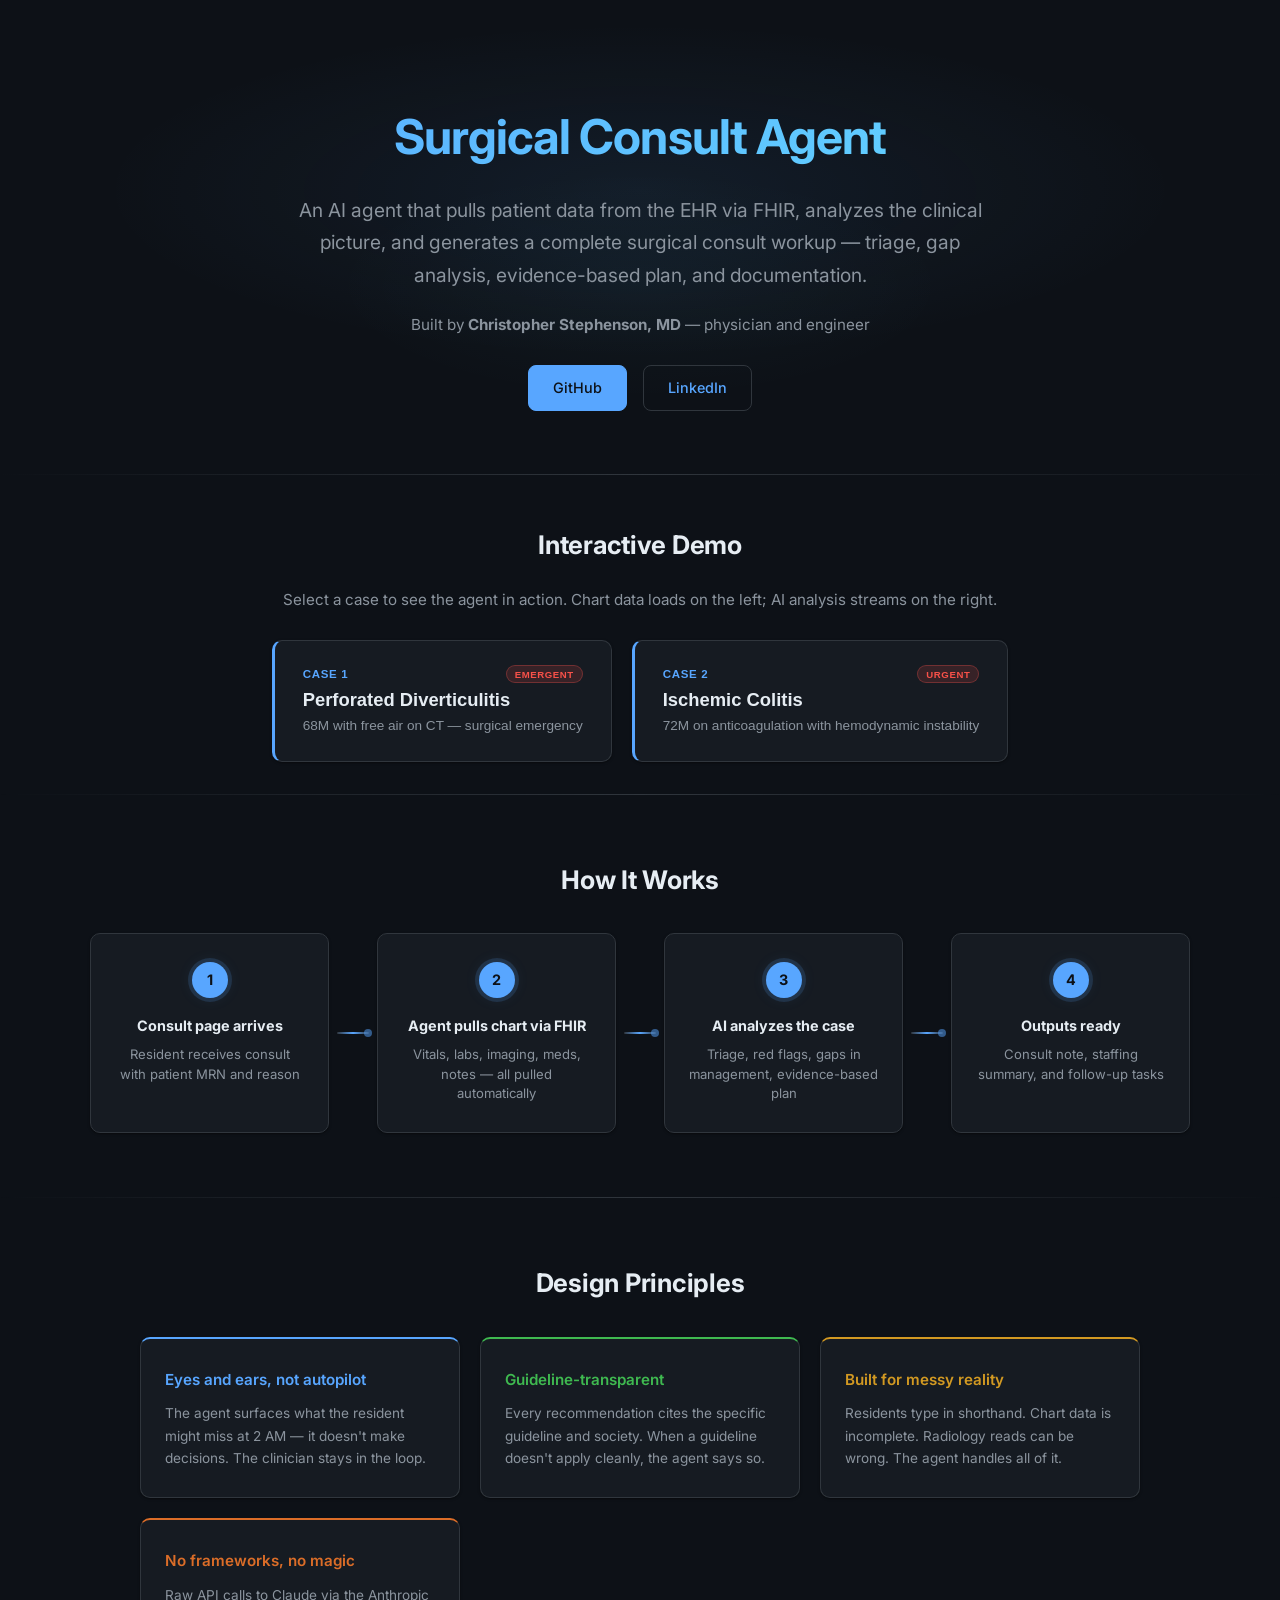
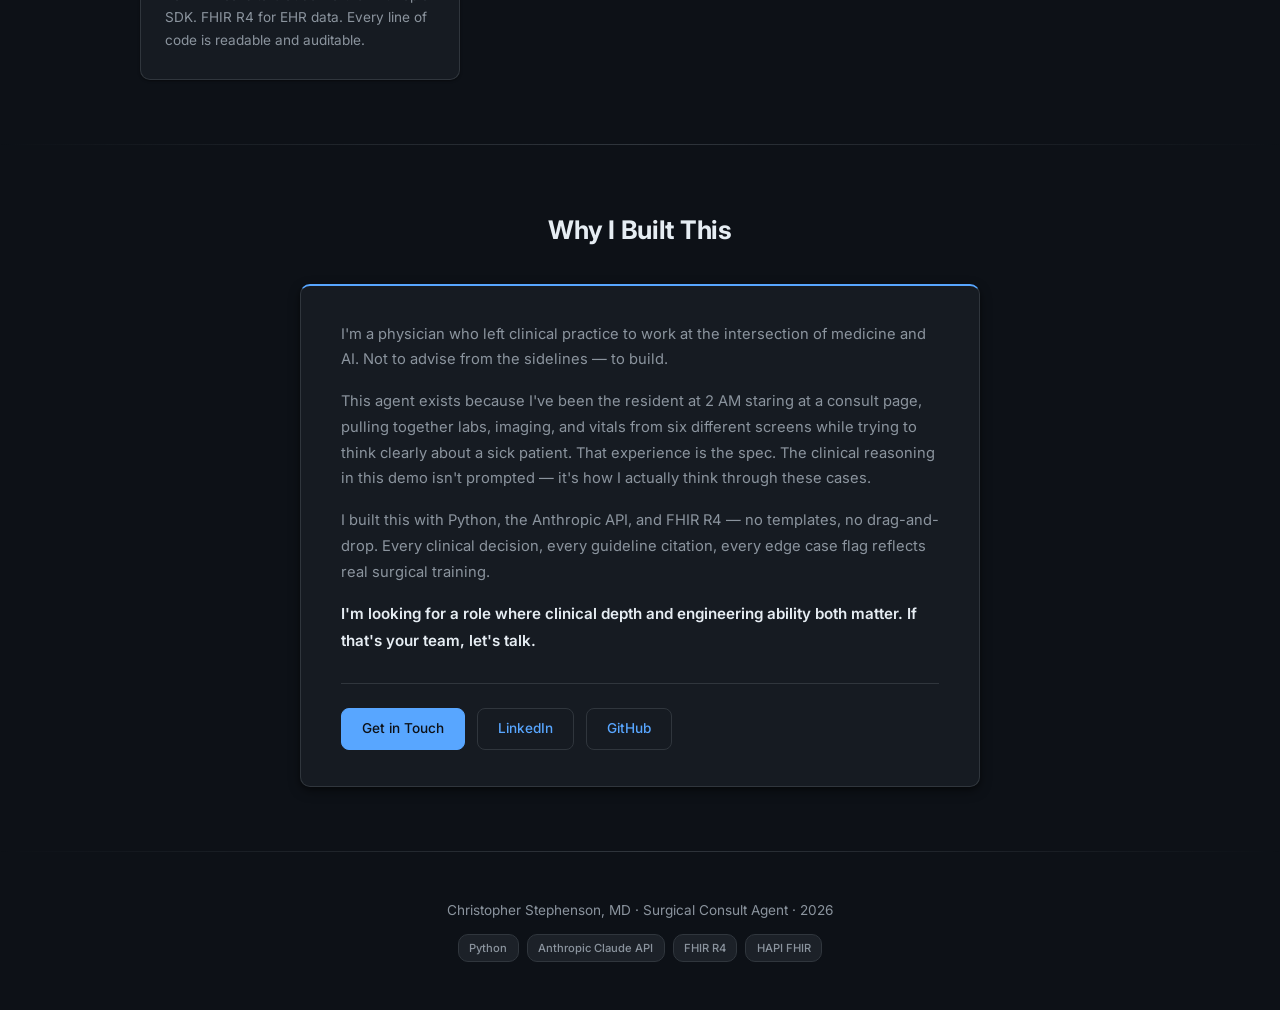
==== commit 382dff12: "Polish site for hiring: add About section, fix plan formatting, sharpen hero - Replace "Video coming" ====
--- a/web/index.html
+++ b/web/index.html
@@ -15,8 +15,8 @@
   <header class="hero">
     <div class="hero-content">
       <h1>Surgical Consult Agent</h1>
-      <p class="tagline">An AI co-pilot that pulls patient data from the EHR and helps surgery residents work up consults in minutes, not hours.</p>
-      <p class="byline">Built by <strong>Christopher Stephenson, MD</strong></p>
+      <p class="tagline">An AI agent that pulls patient data from the EHR via FHIR, analyzes the clinical picture, and generates a complete surgical consult workup — triage, gap analysis, evidence-based plan, and documentation.</p>
+      <p class="byline">Built by <strong>Christopher Stephenson, MD</strong> — physician and engineer</p>
       <div class="hero-links">
         <a href="https://github.com/cas23d/surgical-consult-agent" target="_blank" class="btn-primary">GitHub</a>
         <a href="https://www.linkedin.com/in/christopher-stephenson-md" target="_blank" class="btn-outline">LinkedIn</a>
@@ -164,11 +164,21 @@
     </div>
   </section>
 
-  <!-- Video placeholder -->
-  <section class="video-section" id="video-section">
-    <h2>Demo Walkthrough</h2>
-    <div class="video-placeholder">
-      <p>Video coming soon — a narrated walkthrough of a real surgical consult using the agent.</p>
+  <!-- About -->
+  <section class="about-section" id="about">
+    <h2>Why I Built This</h2>
+    <div class="about-content">
+      <div class="about-text">
+        <p>I'm a physician who left clinical practice to work at the intersection of medicine and AI. Not to advise from the sidelines — to build.</p>
+        <p>This agent exists because I've been the resident at 2 AM staring at a consult page, pulling together labs, imaging, and vitals from six different screens while trying to think clearly about a sick patient. That experience is the spec. The clinical reasoning in this demo isn't prompted — it's how I actually think through these cases.</p>
+        <p>I built this with Python, the Anthropic API, and FHIR R4 — no templates, no drag-and-drop. Every clinical decision, every guideline citation, every edge case flag reflects real surgical training.</p>
+        <p class="about-cta">I'm looking for a role where clinical depth and engineering ability both matter. If that's your team, let's talk.</p>
+      </div>
+      <div class="about-links">
+        <a href="mailto:christopherstephenson8@gmail.com" class="btn-primary">Get in Touch</a>
+        <a href="https://www.linkedin.com/in/christopher-stephenson-md" target="_blank" class="btn-outline">LinkedIn</a>
+        <a href="https://github.com/cas23d/surgical-consult-agent" target="_blank" class="btn-outline">GitHub</a>
+      </div>
     </div>
   </section>
 
--- a/web/style.css
+++ b/web/style.css
@@ -694,14 +694,13 @@
   line-height: 1.65;
 }
 
-/* === Video === */
-.video-section {
+/* === About Section === */
+.about-section {
   padding: 4rem 2rem;
-  text-align: center;
   position: relative;
 }
 
-.video-section::before {
+.about-section::before {
   content: '';
   position: absolute;
   top: 0;
@@ -711,15 +710,72 @@
   background: linear-gradient(90deg, transparent, var(--border), transparent);
 }
 
-.video-placeholder {
+.about-content {
+  max-width: 680px;
+  margin: 2rem auto 0;
   background: var(--bg-panel);
   border: 1px solid var(--border);
   border-radius: 10px;
-  padding: 3rem;
-  max-width: 700px;
-  margin: 1.5rem auto 0;
-  color: var(--text-dim);
-  box-shadow: var(--shadow-sm);
+  padding: 2.25rem 2.5rem;
+  box-shadow: var(--shadow-md);
+  border-top: 2px solid var(--accent);
+}
+
+.about-text p {
+  font-size: 0.92rem;
+  color: var(--text-dim);
+  line-height: 1.75;
+  margin-bottom: 1rem;
+}
+
+.about-text p:last-of-type {
+  margin-bottom: 0;
+}
+
+.about-cta {
+  color: var(--text) !important;
+  font-weight: 600;
+  font-size: 0.95rem !important;
+}
+
+.about-links {
+  display: flex;
+  gap: 0.75rem;
+  margin-top: 1.75rem;
+  padding-top: 1.5rem;
+  border-top: 1px solid var(--border);
+}
+
+.about-links a {
+  text-decoration: none;
+  padding: 0.55rem 1.25rem;
+  border-radius: 8px;
+  font-size: 0.85rem;
+  font-weight: 500;
+  transition: all 0.25s ease;
+}
+
+.about-links a.btn-primary {
+  background: var(--accent);
+  color: var(--bg);
+  border: 1px solid var(--accent);
+}
+
+.about-links a.btn-primary:hover {
+  background: var(--accent-hover);
+  border-color: var(--accent-hover);
+  box-shadow: 0 4px 16px rgba(88, 166, 255, 0.3);
+}
+
+.about-links a.btn-outline {
+  background: transparent;
+  color: var(--accent);
+  border: 1px solid var(--border);
+}
+
+.about-links a.btn-outline:hover {
+  border-color: var(--accent);
+  background: rgba(88, 166, 255, 0.08);
 }
 
 /* === Footer === */
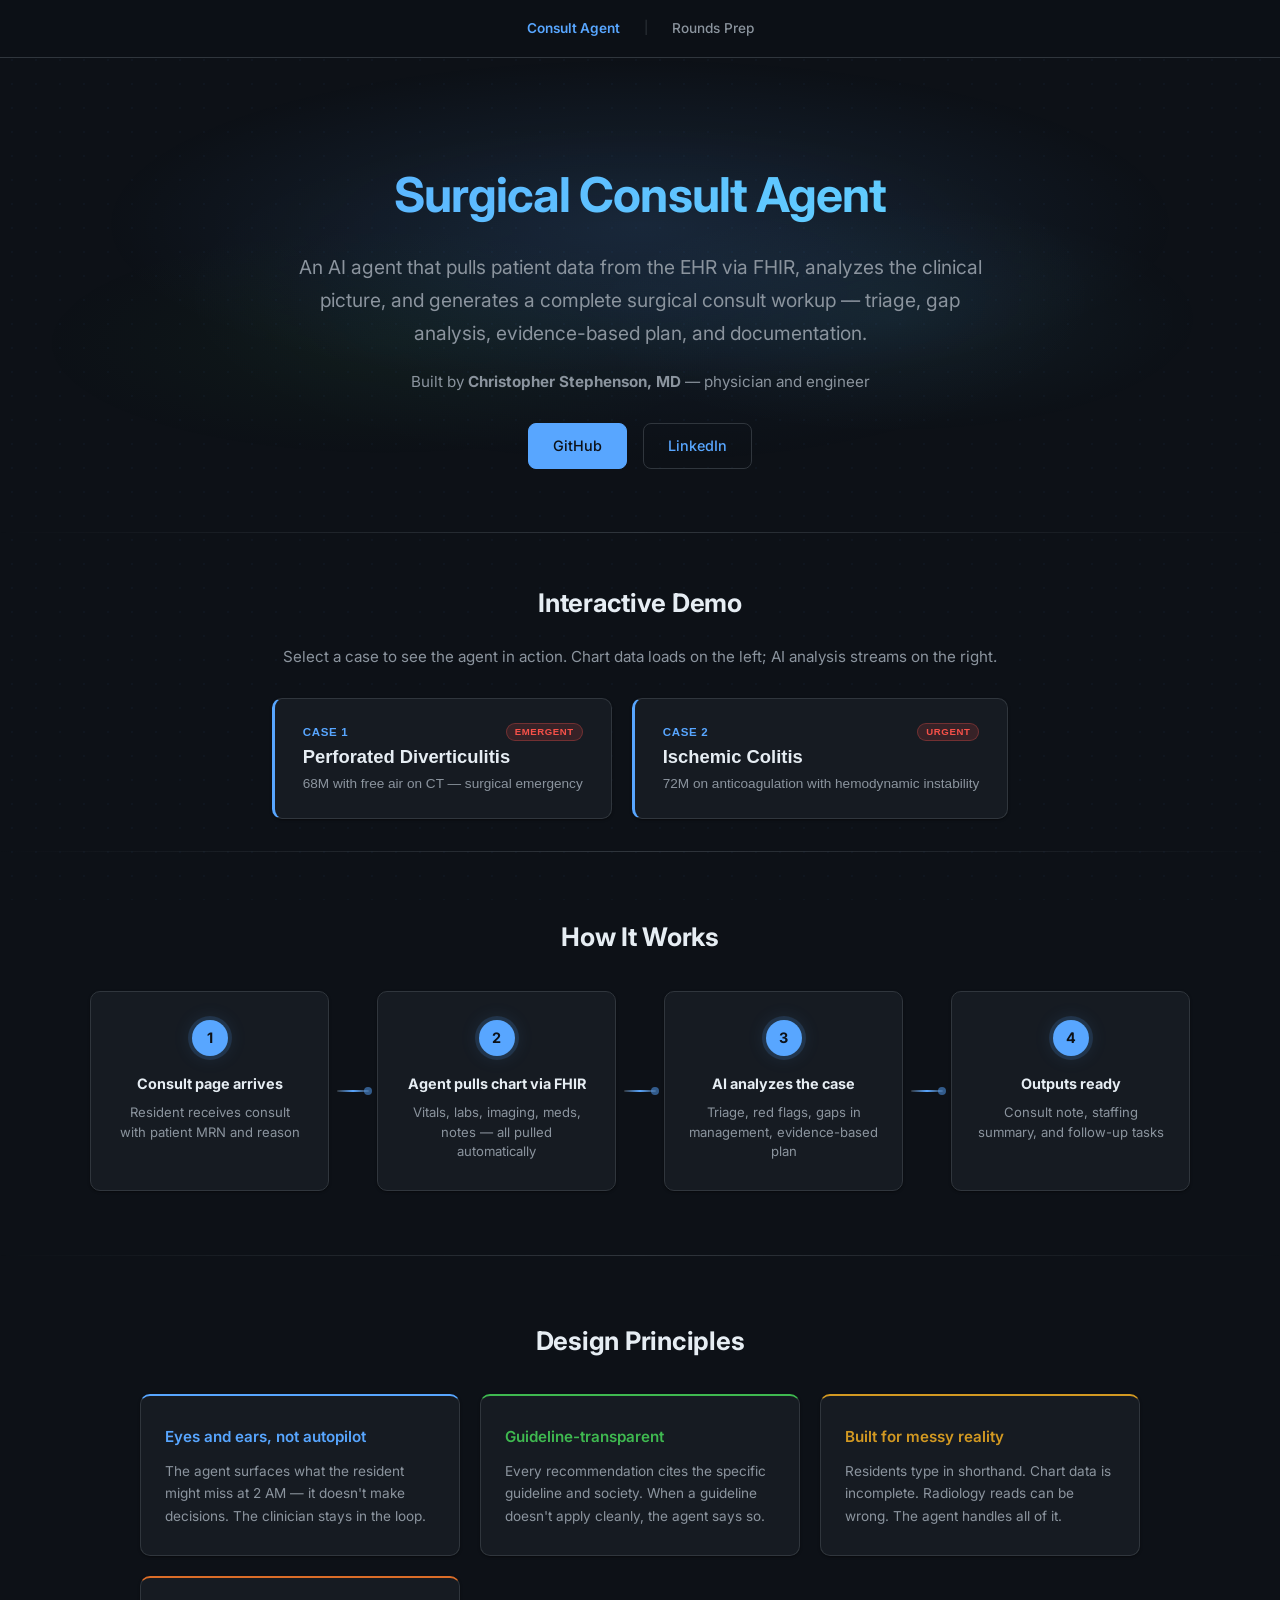
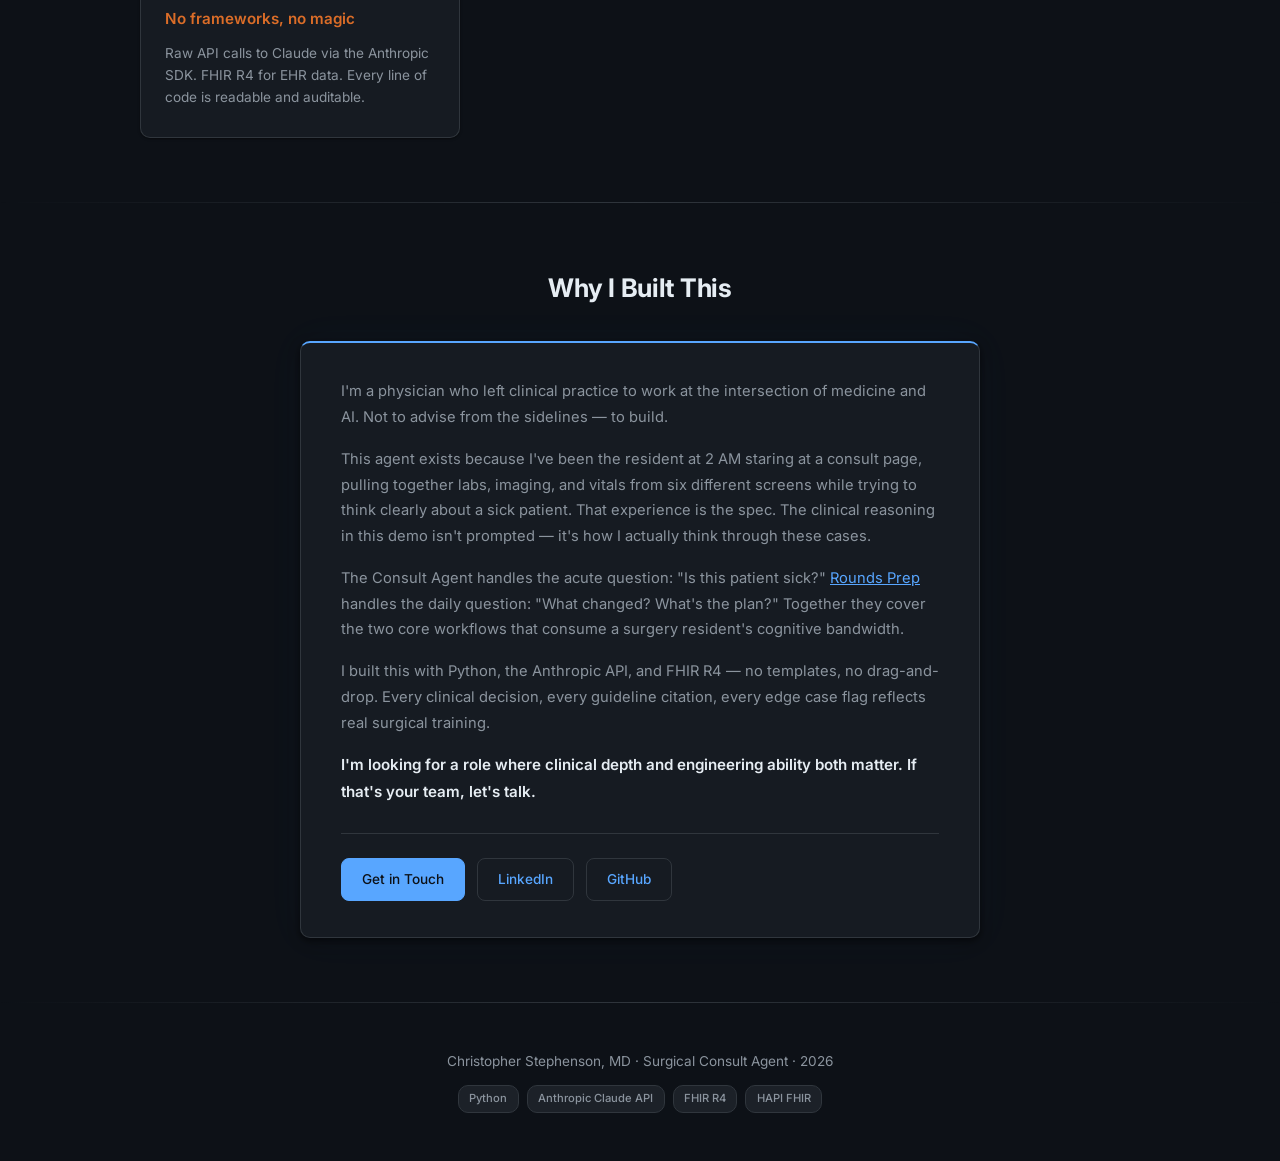
==== commit 72a49a53: "Visual polish and rounds workflow for portfolio showcase - Add social meta tags (og:title, og:descri" ====
--- a/web/index.html
+++ b/web/index.html
@@ -3,6 +3,11 @@
 <head>
   <meta charset="UTF-8">
   <meta name="viewport" content="width=device-width, initial-scale=1.0">
+  <meta name="description" content="AI-powered surgical consult workup: triage, gap analysis, evidence-based plan, and documentation. Built with Python, Claude API, and FHIR R4.">
+  <meta property="og:title" content="Surgical Consult Agent — Christopher Stephenson, MD">
+  <meta property="og:description" content="An AI agent that pulls patient data from the EHR via FHIR, analyzes the clinical picture, and generates a complete surgical consult workup.">
+  <meta property="og:type" content="website">
+  <meta name="twitter:card" content="summary">
   <title>Surgical Consult Agent — Christopher Stephenson, MD</title>
   <link rel="preconnect" href="https://fonts.googleapis.com">
   <link rel="preconnect" href="https://fonts.gstatic.com" crossorigin>
@@ -10,6 +15,13 @@
   <link rel="stylesheet" href="style.css">
 </head>
 <body>
+
+  <!-- Navigation -->
+  <nav class="site-nav">
+    <a href="index.html" class="nav-link active">Consult Agent</a>
+    <span class="nav-divider">|</span>
+    <a href="rounds.html" class="nav-link">Rounds Prep</a>
+  </nav>
 
   <!-- Hero -->
   <header class="hero">
@@ -171,6 +183,7 @@
       <div class="about-text">
         <p>I'm a physician who left clinical practice to work at the intersection of medicine and AI. Not to advise from the sidelines — to build.</p>
         <p>This agent exists because I've been the resident at 2 AM staring at a consult page, pulling together labs, imaging, and vitals from six different screens while trying to think clearly about a sick patient. That experience is the spec. The clinical reasoning in this demo isn't prompted — it's how I actually think through these cases.</p>
+        <p>The Consult Agent handles the acute question: "Is this patient sick?" <a href="rounds.html" style="color: var(--accent);">Rounds Prep</a> handles the daily question: "What changed? What's the plan?" Together they cover the two core workflows that consume a surgery resident's cognitive bandwidth.</p>
         <p>I built this with Python, the Anthropic API, and FHIR R4 — no templates, no drag-and-drop. Every clinical decision, every guideline citation, every edge case flag reflects real surgical training.</p>
         <p class="about-cta">I'm looking for a role where clinical depth and engineering ability both matter. If that's your team, let's talk.</p>
       </div>
--- a/web/style.css
+++ b/web/style.css
@@ -30,6 +30,17 @@
   line-height: 1.7;
 }
 
+/* Subtle dot-grid background for depth */
+body::before {
+  content: '';
+  position: fixed;
+  inset: 0;
+  background-image: radial-gradient(rgba(88, 166, 255, 0.035) 1px, transparent 1px);
+  background-size: 24px 24px;
+  pointer-events: none;
+  z-index: 0;
+}
+
 h2 {
   text-align: center;
   margin-bottom: 1.25rem;
@@ -66,8 +77,23 @@
 .case-selector,
 .how-it-works,
 .principles,
-.video-section {
+.video-section,
+.about-section,
+footer {
   animation: fadeInUp 0.6s ease both;
+  position: relative;
+  z-index: 1;
+}
+
+.how-it-works { animation-delay: 0.1s; }
+.principles { animation-delay: 0.15s; }
+.about-section { animation-delay: 0.2s; }
+footer { animation-delay: 0.25s; }
+
+.demo,
+.resident-input-section {
+  position: relative;
+  z-index: 1;
 }
 
 /* === Panel Badge (replaces emojis) === */
@@ -101,15 +127,75 @@
   border: 1px solid rgba(63, 185, 80, 0.3);
 }
 
+/* === Site Navigation === */
+.site-nav {
+  display: flex;
+  align-items: center;
+  justify-content: center;
+  gap: 0.75rem;
+  padding: 0.75rem 2rem;
+  background: rgba(13, 17, 23, 0.95);
+  border-bottom: 1px solid var(--border);
+  position: sticky;
+  top: 0;
+  z-index: 100;
+  backdrop-filter: blur(8px);
+}
+
+.nav-link {
+  font-size: 0.85rem;
+  font-weight: 500;
+  color: var(--text-dim);
+  text-decoration: none;
+  padding: 0.3rem 0.75rem;
+  border-radius: 6px;
+  transition: all 0.2s ease;
+}
+
+.nav-link:hover {
+  color: var(--text);
+  background: rgba(88, 166, 255, 0.08);
+}
+
+.nav-link.active {
+  color: var(--accent);
+  font-weight: 600;
+}
+
+.nav-divider {
+  color: var(--border);
+  font-size: 0.8rem;
+}
+
 /* === Hero === */
 .hero {
   text-align: center;
   padding: 6rem 2rem 4rem;
   position: relative;
   background:
-    radial-gradient(ellipse 60% 50% at 50% 40%, rgba(88, 166, 255, 0.08) 0%, transparent 70%),
-    radial-gradient(ellipse 40% 40% at 50% 60%, rgba(100, 220, 255, 0.04) 0%, transparent 60%);
+    radial-gradient(ellipse 60% 50% at 50% 35%, rgba(88, 166, 255, 0.12) 0%, transparent 70%),
+    radial-gradient(ellipse 45% 40% at 30% 60%, rgba(63, 185, 80, 0.05) 0%, transparent 60%),
+    radial-gradient(ellipse 40% 40% at 70% 55%, rgba(100, 220, 255, 0.06) 0%, transparent 60%);
   border-bottom: none;
+  overflow: hidden;
+}
+
+/* Subtle animated glow behind hero */
+.hero::before {
+  content: '';
+  position: absolute;
+  top: -50%;
+  left: -50%;
+  width: 200%;
+  height: 200%;
+  background: radial-gradient(ellipse 30% 30% at 50% 50%, rgba(88, 166, 255, 0.06) 0%, transparent 60%);
+  animation: heroGlow 8s ease-in-out infinite alternate;
+  pointer-events: none;
+}
+
+@keyframes heroGlow {
+  0% { transform: translate(0, 0) scale(1); }
+  100% { transform: translate(3%, -2%) scale(1.05); }
 }
 
 .hero::after {
@@ -127,10 +213,22 @@
   font-weight: 700;
   margin-bottom: 1rem;
   letter-spacing: -0.02em;
-  background: linear-gradient(135deg, var(--accent) 0%, #64dcff 100%);
+  background: linear-gradient(135deg, var(--accent) 0%, #64dcff 50%, var(--accent) 100%);
+  background-size: 200% auto;
   -webkit-background-clip: text;
   -webkit-text-fill-color: transparent;
   background-clip: text;
+  animation: shimmer 6s linear infinite;
+}
+
+@keyframes shimmer {
+  0% { background-position: 0% center; }
+  100% { background-position: 200% center; }
+}
+
+.hero-content {
+  position: relative;
+  z-index: 1;
 }
 
 .tagline {
@@ -171,7 +269,8 @@
 .hero-links a.btn-primary:hover {
   background: var(--accent-hover);
   border-color: var(--accent-hover);
-  box-shadow: 0 4px 16px rgba(88, 166, 255, 0.3);
+  box-shadow: 0 4px 20px rgba(88, 166, 255, 0.35);
+  transform: translateY(-1px);
 }
 
 .hero-links a.btn-outline {
@@ -183,6 +282,7 @@
 .hero-links a.btn-outline:hover {
   border-color: var(--accent);
   background: rgba(88, 166, 255, 0.08);
+  transform: translateY(-1px);
 }
 
 /* === Case Selector === */
@@ -221,14 +321,14 @@
   border-color: var(--accent);
   border-left-color: var(--accent);
   background: var(--bg-card);
-  box-shadow: var(--shadow-md);
-  transform: translateY(-2px) scale(1.02);
+  box-shadow: var(--shadow-md), 0 0 20px rgba(88, 166, 255, 0.08);
+  transform: translateY(-2px);
 }
 
 .case-btn.active {
   border-color: var(--accent);
   border-left-color: var(--accent);
-  box-shadow: 0 0 0 1px var(--accent), var(--shadow-md);
+  box-shadow: 0 0 0 1px var(--accent), var(--shadow-md), 0 0 24px rgba(88, 166, 255, 0.1);
 }
 
 .case-top-row {
@@ -262,6 +362,12 @@
   border: 1px solid rgba(248, 81, 73, 0.3);
 }
 
+.acuity-dot.green {
+  background: rgba(63, 185, 80, 0.15);
+  color: var(--green);
+  border: 1px solid rgba(63, 185, 80, 0.3);
+}
+
 .acuity-dot.yellow {
   background: rgba(210, 153, 34, 0.15);
   color: var(--yellow);
@@ -293,8 +399,10 @@
   display: flex;
   align-items: center;
   gap: 0.75rem;
-  animation: slideDown 0.3s ease;
-  box-shadow: var(--shadow-sm);
+  animation: slideDown 0.4s ease;
+  box-shadow: var(--shadow-sm), 0 0 16px rgba(210, 153, 34, 0.06);
+  position: relative;
+  z-index: 1;
 }
 
 .consult-icon {
@@ -343,6 +451,15 @@
   display: flex;
   flex-direction: column;
   box-shadow: var(--shadow-md);
+  transition: border-color 0.3s ease, box-shadow 0.3s ease;
+}
+
+.chart-panel {
+  border-top: 2px solid var(--accent);
+}
+
+.agent-panel {
+  border-top: 2px solid var(--green);
 }
 
 .panel-header {
@@ -354,6 +471,15 @@
   flex-shrink: 0;
   display: flex;
   align-items: center;
+  letter-spacing: 0.01em;
+}
+
+.chart-panel .panel-header {
+  background: linear-gradient(180deg, rgba(88, 166, 255, 0.04) 0%, rgba(28, 33, 40, 0.8) 100%);
+}
+
+.agent-panel .panel-header {
+  background: linear-gradient(180deg, rgba(63, 185, 80, 0.04) 0%, rgba(28, 33, 40, 0.8) 100%);
 }
 
 .chart-content, .agent-content {
@@ -429,7 +555,7 @@
 .stage-tabs {
   display: flex;
   gap: 0.25rem;
-  padding: 0.5rem 0.75rem;
+  padding: 0.5rem 0.75rem 0;
   background: rgba(13, 17, 23, 0.5);
   border-bottom: 1px solid var(--border);
   flex-shrink: 0;
@@ -437,16 +563,18 @@
 
 .stage-tab {
   flex: 1;
-  padding: 0.55rem 0.75rem;
+  padding: 0.55rem 0.75rem 0.65rem;
   background: none;
   border: none;
+  border-bottom: 2px solid transparent;
   color: var(--text-dim);
   cursor: pointer;
   font-size: 0.82rem;
   font-weight: 500;
   transition: all 0.2s ease;
-  border-radius: 6px;
+  border-radius: 6px 6px 0 0;
   font-family: 'Inter', sans-serif;
+  position: relative;
 }
 
 .stage-tab:hover {
@@ -456,17 +584,35 @@
 
 .stage-tab.active {
   color: var(--accent);
-  background: rgba(88, 166, 255, 0.12);
+  background: rgba(88, 166, 255, 0.1);
   font-weight: 600;
+  border-bottom-color: var(--accent);
 }
 
 .stage-tab.completed {
   color: var(--green);
+}
+
+.stage-tab.completed::after {
+  content: '';
+  display: inline-block;
+  width: 5px;
+  height: 5px;
+  background: var(--green);
+  border-radius: 50%;
+  margin-left: 0.4rem;
+  vertical-align: middle;
 }
 
 .stage-content {
   font-size: 0.85rem;
   line-height: 1.6;
+  animation: stageFadeIn 0.3s ease;
+}
+
+@keyframes stageFadeIn {
+  from { opacity: 0; transform: translateY(6px); }
+  to { opacity: 1; transform: translateY(0); }
 }
 
 .stage-content h2 {
@@ -591,7 +737,13 @@
   align-items: center;
   justify-content: center;
   margin: 0 auto 1rem;
-  box-shadow: 0 0 0 4px rgba(88, 166, 255, 0.15), 0 0 16px rgba(88, 166, 255, 0.1);
+  box-shadow: 0 0 0 4px rgba(88, 166, 255, 0.15), 0 0 20px rgba(88, 166, 255, 0.15);
+  transition: box-shadow 0.3s ease, transform 0.3s ease;
+}
+
+.step:hover .step-num {
+  box-shadow: 0 0 0 6px rgba(88, 166, 255, 0.2), 0 0 28px rgba(88, 166, 255, 0.25);
+  transform: scale(1.05);
 }
 
 .step-text strong {
@@ -717,7 +869,7 @@
   border: 1px solid var(--border);
   border-radius: 10px;
   padding: 2.25rem 2.5rem;
-  box-shadow: var(--shadow-md);
+  box-shadow: var(--shadow-md), 0 0 40px rgba(88, 166, 255, 0.04);
   border-top: 2px solid var(--accent);
 }
 
@@ -813,6 +965,13 @@
   background: var(--bg-card);
   border: 1px solid var(--border);
   color: var(--text-dim);
+  transition: all 0.2s ease;
+}
+
+.tech-pill:hover {
+  border-color: var(--accent);
+  color: var(--accent);
+  background: rgba(88, 166, 255, 0.06);
 }
 
 /* === Key Findings Banner === */
@@ -820,11 +979,17 @@
   display: flex;
   align-items: center;
   gap: 1rem;
-  padding: 0.6rem 1rem;
+  padding: 0.65rem 1rem;
   background: linear-gradient(135deg, rgba(248, 81, 73, 0.08), rgba(248, 81, 73, 0.03));
   border-bottom: 1px solid var(--border);
   flex-shrink: 0;
   flex-wrap: wrap;
+  animation: bannerSlideIn 0.4s ease;
+}
+
+@keyframes bannerSlideIn {
+  from { opacity: 0; transform: translateY(-4px); }
+  to { opacity: 1; transform: translateY(0); }
 }
 
 .kf-acuity {
@@ -840,6 +1005,13 @@
 .kf-acuity.red {
   background: var(--red);
   color: #fff;
+  box-shadow: 0 0 8px rgba(248, 81, 73, 0.3);
+  animation: urgentPulse 2s ease-in-out infinite;
+}
+
+@keyframes urgentPulse {
+  0%, 100% { box-shadow: 0 0 8px rgba(248, 81, 73, 0.3); }
+  50% { box-shadow: 0 0 14px rgba(248, 81, 73, 0.5); }
 }
 
 .kf-acuity.yellow {
@@ -882,6 +1054,12 @@
   background: var(--bg-card);
   overflow: hidden;
   box-shadow: 0 1px 2px rgba(0,0,0,0.15);
+  transition: box-shadow 0.2s ease, border-color 0.2s ease;
+}
+
+.collapsible-section.open {
+  box-shadow: 0 2px 8px rgba(0,0,0,0.25);
+  border-color: rgba(88, 166, 255, 0.2);
 }
 
 .collapsible-header {
@@ -891,12 +1069,12 @@
   padding: 0.6rem 0.75rem;
   cursor: pointer;
   user-select: none;
-  transition: background 0.15s;
+  transition: background 0.2s ease;
   border-left: 3px solid var(--accent);
 }
 
 .collapsible-header:hover {
-  background: rgba(88, 166, 255, 0.06);
+  background: rgba(88, 166, 255, 0.08);
 }
 
 .collapsible-header.red-flag {
@@ -1018,6 +1196,7 @@
   background: var(--accent);
   color: var(--bg);
   font-weight: 600;
+  box-shadow: 0 2px 8px rgba(88, 166, 255, 0.25);
 }
 
 .toggle-btn:hover:not(.active) {
@@ -1027,13 +1206,122 @@
 
 /* === Stage Content Refinements === */
 .stage-content h2 {
+  font-size: 0.82rem;
+  letter-spacing: 0.04em;
+  text-transform: uppercase;
+  padding-bottom: 0.3rem;
+  border-bottom: 1px solid rgba(88, 166, 255, 0.15);
+}
+
+.stage-content h3 {
   font-size: 0.85rem;
+  color: var(--text);
+  margin: 0.75rem 0 0.35rem;
+  font-weight: 600;
 }
 
 .stage-content hr {
   border: none;
   border-top: 1px solid var(--border);
-  margin: 1rem 0;
+  margin: 1.25rem 0;
+}
+
+.stage-content li {
+  padding: 0.15rem 0;
+}
+
+.stage-content p + ul,
+.stage-content p + ol {
+  margin-top: 0.25rem;
+}
+
+/* === Exam Input Area (Rounds) === */
+.exam-input-area {
+  border-bottom: 1px solid var(--border);
+  flex-shrink: 0;
+}
+
+.exam-input-header {
+  padding: 0.5rem 0.75rem;
+  font-size: 0.8rem;
+  font-weight: 600;
+  background: rgba(13, 31, 13, 0.4);
+  border-bottom: 1px solid rgba(63, 185, 80, 0.2);
+  display: flex;
+  align-items: center;
+}
+
+.exam-input-body {
+  padding: 0.5rem 0.75rem;
+  background: rgba(13, 31, 13, 0.2);
+}
+
+.exam-textarea {
+  width: 100%;
+  min-height: 48px;
+  padding: 0.5rem;
+  background: var(--bg);
+  border: 1px solid var(--border);
+  border-radius: 6px;
+  color: var(--text);
+  font-family: 'SF Mono', 'Fira Code', monospace;
+  font-size: 0.78rem;
+  resize: vertical;
+  line-height: 1.5;
+}
+
+.exam-textarea:focus {
+  outline: none;
+  border-color: var(--green);
+  box-shadow: 0 0 0 2px rgba(63, 185, 80, 0.15);
+}
+
+.exam-textarea::placeholder {
+  color: var(--text-dim);
+  opacity: 0.6;
+}
+
+.exam-input-footer {
+  display: flex;
+  align-items: center;
+  justify-content: space-between;
+  margin-top: 0.4rem;
+  gap: 0.5rem;
+}
+
+.exam-note {
+  font-size: 0.7rem;
+  color: var(--text-dim);
+  font-style: italic;
+}
+
+.btn-update-exam {
+  padding: 0.4rem 1rem;
+  background: var(--accent);
+  color: var(--bg);
+  border: 1px solid var(--accent);
+  border-radius: 6px;
+  font-size: 0.78rem;
+  font-weight: 600;
+  cursor: pointer;
+  transition: all 0.2s ease;
+  font-family: 'Inter', sans-serif;
+  white-space: nowrap;
+  flex-shrink: 0;
+}
+
+.btn-update-exam:hover {
+  background: var(--accent-hover);
+  border-color: var(--accent-hover);
+  box-shadow: 0 2px 8px rgba(88, 166, 255, 0.3);
+}
+
+.exam-inserted {
+  color: var(--green);
+  font-weight: 600;
+  background: rgba(63, 185, 80, 0.1);
+  padding: 0.1rem 0.3rem;
+  border-radius: 3px;
 }
 
 /* === Responsive === */
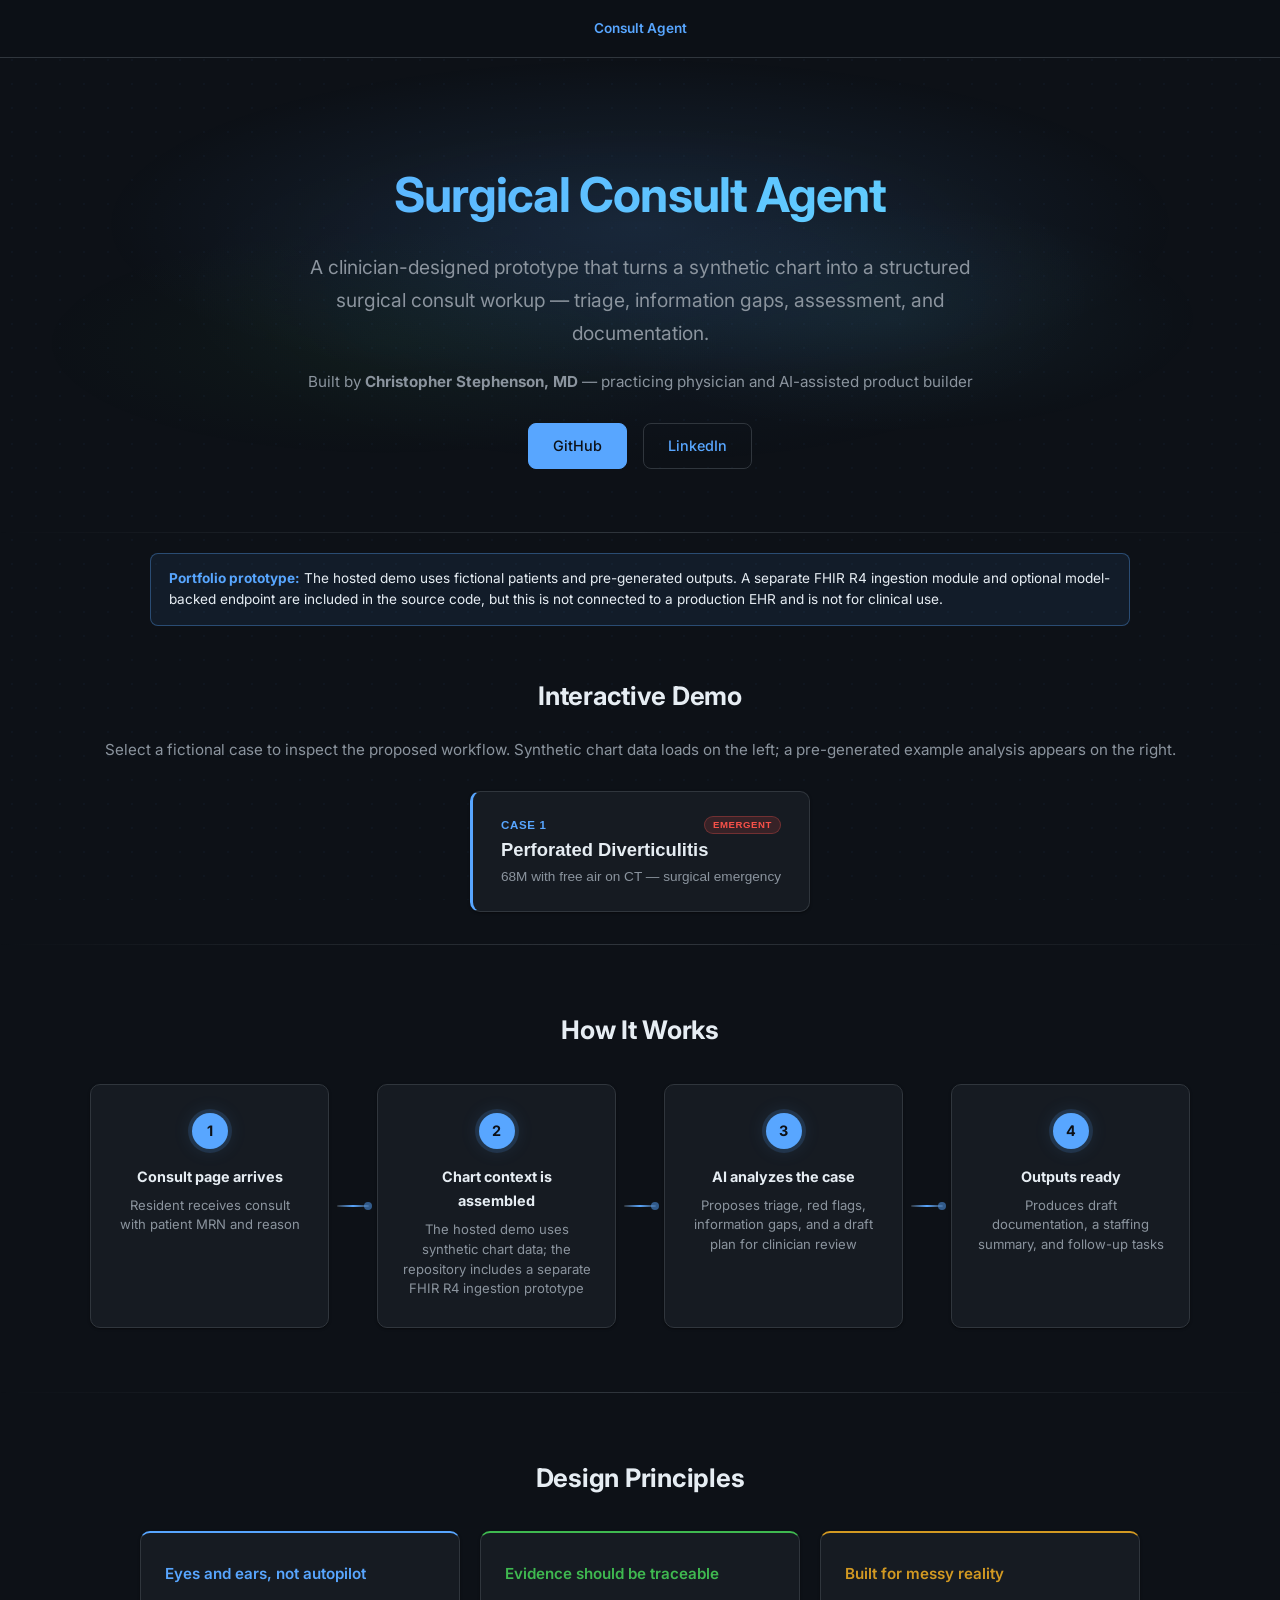
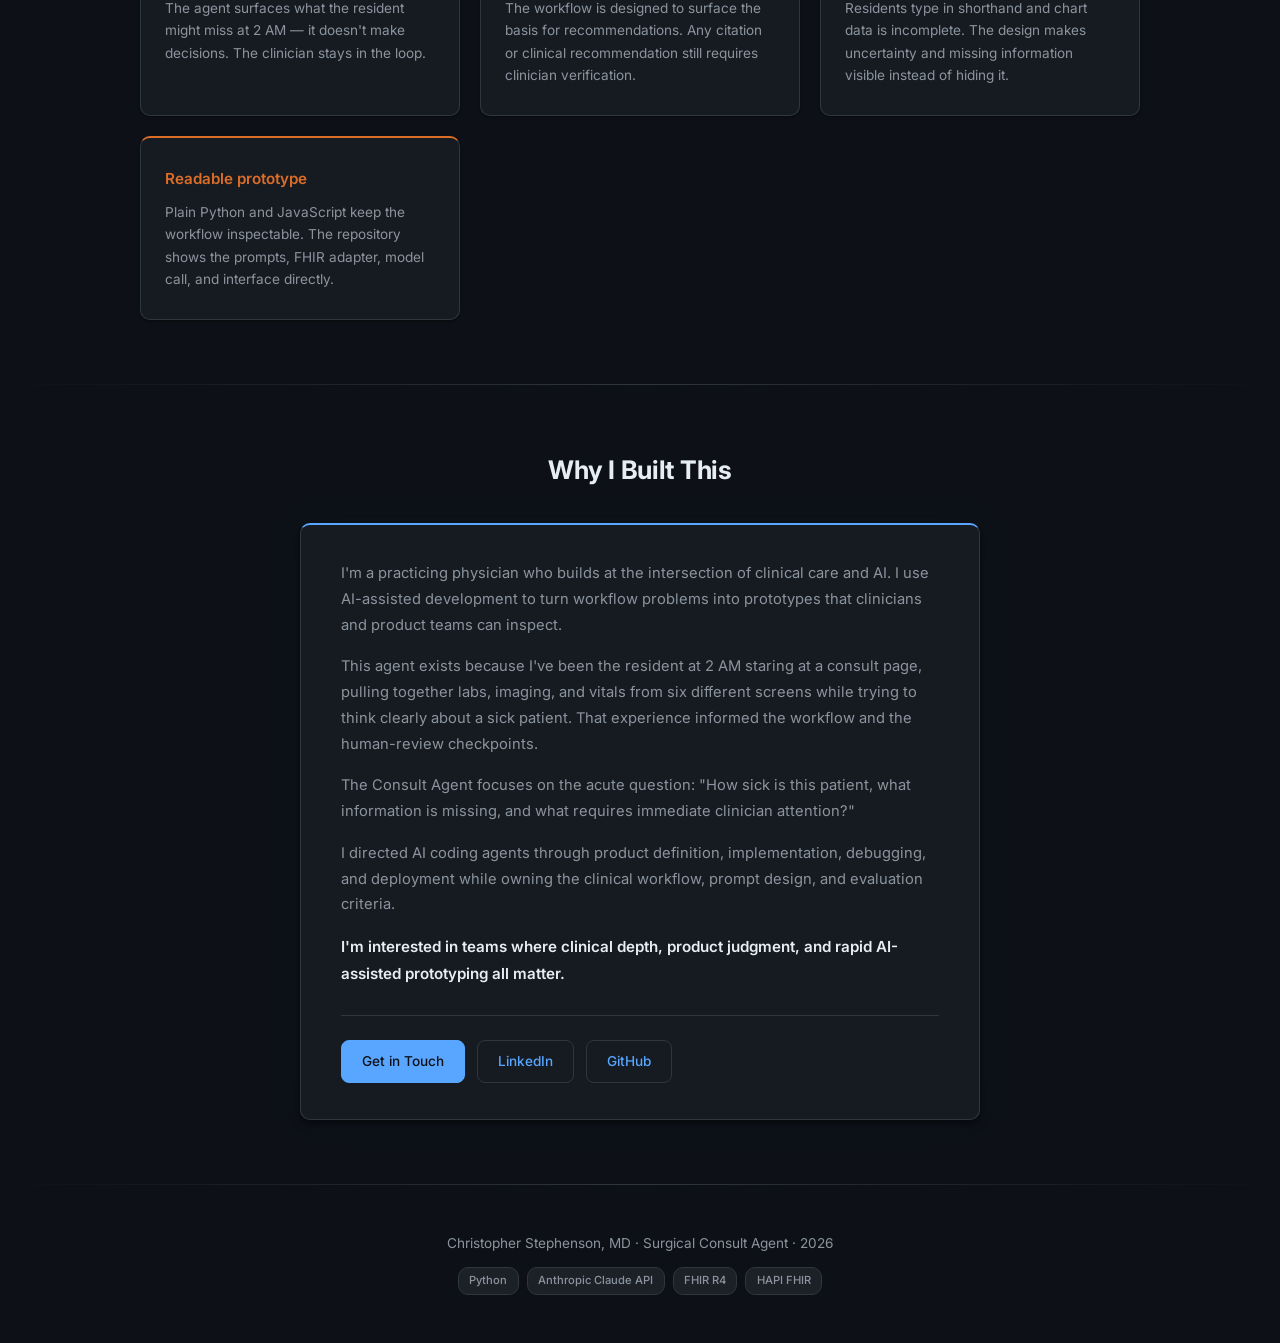
==== commit 4b0504c4: "Harden clinical AI portfolio for public review" ====
--- a/web/index.html
+++ b/web/index.html
@@ -3,9 +3,9 @@
 <head>
   <meta charset="UTF-8">
   <meta name="viewport" content="width=device-width, initial-scale=1.0">
-  <meta name="description" content="AI-powered surgical consult workup: triage, gap analysis, evidence-based plan, and documentation. Built with Python, Claude API, and FHIR R4.">
+  <meta name="description" content="A clinician-designed portfolio prototype for AI-assisted surgical consult preparation using synthetic patient data.">
   <meta property="og:title" content="Surgical Consult Agent — Christopher Stephenson, MD">
-  <meta property="og:description" content="An AI agent that pulls patient data from the EHR via FHIR, analyzes the clinical picture, and generates a complete surgical consult workup.">
+  <meta property="og:description" content="A clinician-designed portfolio prototype for AI-assisted surgical consult preparation using synthetic patient data.">
   <meta property="og:type" content="website">
   <meta name="twitter:card" content="summary">
   <title>Surgical Consult Agent — Christopher Stephenson, MD</title>
@@ -19,16 +19,14 @@
   <!-- Navigation -->
   <nav class="site-nav">
     <a href="index.html" class="nav-link active">Consult Agent</a>
-    <span class="nav-divider">|</span>
-    <a href="rounds.html" class="nav-link">Rounds Prep</a>
   </nav>
 
   <!-- Hero -->
   <header class="hero">
     <div class="hero-content">
       <h1>Surgical Consult Agent</h1>
-      <p class="tagline">An AI agent that pulls patient data from the EHR via FHIR, analyzes the clinical picture, and generates a complete surgical consult workup — triage, gap analysis, evidence-based plan, and documentation.</p>
-      <p class="byline">Built by <strong>Christopher Stephenson, MD</strong> — physician and engineer</p>
+      <p class="tagline">A clinician-designed prototype that turns a synthetic chart into a structured surgical consult workup — triage, information gaps, assessment, and documentation.</p>
+      <p class="byline">Built by <strong>Christopher Stephenson, MD</strong> — practicing physician and AI-assisted product builder</p>
       <div class="hero-links">
         <a href="https://github.com/cas23d/surgical-consult-agent" target="_blank" class="btn-primary">GitHub</a>
         <a href="https://www.linkedin.com/in/christopher-stephenson-md" target="_blank" class="btn-outline">LinkedIn</a>
@@ -36,10 +34,14 @@
     </div>
   </header>
 
+  <section class="prototype-disclosure" aria-label="Prototype disclosure">
+    <strong>Portfolio prototype:</strong> The hosted demo uses fictional patients and pre-generated outputs. A separate FHIR R4 ingestion module and optional model-backed endpoint are included in the source code, but this is not connected to a production EHR and is not for clinical use.
+  </section>
+
   <!-- Case Selector -->
   <section class="case-selector">
     <h2>Interactive Demo</h2>
-    <p class="case-instructions">Select a case to see the agent in action. Chart data loads on the left; AI analysis streams on the right.</p>
+    <p class="case-instructions">Select a fictional case to inspect the proposed workflow. Synthetic chart data loads on the left; a pre-generated example analysis appears on the right.</p>
     <div class="case-buttons">
       <button class="case-btn" data-case="case1" onclick="loadCase('case1')">
         <span class="case-top-row">
@@ -48,14 +50,6 @@
         </span>
         <span class="case-title">Perforated Diverticulitis</span>
         <span class="case-desc">68M with free air on CT — surgical emergency</span>
-      </button>
-      <button class="case-btn" data-case="case2" onclick="loadCase('case2')">
-        <span class="case-top-row">
-          <span class="case-label">Case 2</span>
-          <span class="acuity-dot red">Urgent</span>
-        </span>
-        <span class="case-title">Ischemic Colitis</span>
-        <span class="case-desc">72M on anticoagulation with hemodynamic instability</span>
       </button>
     </div>
   </section>
@@ -111,7 +105,14 @@
   <section class="resident-input-section" id="resident-section" style="display:none">
     <div class="resident-input-box">
       <div class="resident-header"><span class="panel-badge exam">EXAM</span> Resident Exam Findings</div>
-      <div class="resident-text" id="resident-text"></div>
+      <textarea id="resident-input-field" class="resident-input-field" placeholder="Edit the fictional exam findings to explore the intended human-in-the-loop workflow."></textarea>
+      <div class="live-ai-row">
+        <button class="btn-live-ai" id="btn-live-ai" disabled>
+          <span class="live-ai-icon">&#9889;</span> Public model calls disabled
+        </button>
+        <span class="live-ai-status" id="live-ai-status"></span>
+      </div>
+      <div class="resident-helper">Model-backed re-analysis is disabled on the public portfolio deployment to prevent unreviewed clinical use and API abuse. The endpoint implementation remains available for controlled local evaluation.</div>
     </div>
   </section>
 
@@ -130,8 +131,8 @@
       <div class="step">
         <div class="step-num">2</div>
         <div class="step-text">
-          <strong>Agent pulls chart via FHIR</strong>
-          <p>Vitals, labs, imaging, meds, notes — all pulled automatically</p>
+          <strong>Chart context is assembled</strong>
+          <p>The hosted demo uses synthetic chart data; the repository includes a separate FHIR R4 ingestion prototype</p>
         </div>
       </div>
       <div class="step-connector"><span class="connector-line"></span></div>
@@ -139,7 +140,7 @@
         <div class="step-num">3</div>
         <div class="step-text">
           <strong>AI analyzes the case</strong>
-          <p>Triage, red flags, gaps in management, evidence-based plan</p>
+          <p>Proposes triage, red flags, information gaps, and a draft plan for clinician review</p>
         </div>
       </div>
       <div class="step-connector"><span class="connector-line"></span></div>
@@ -147,7 +148,7 @@
         <div class="step-num">4</div>
         <div class="step-text">
           <strong>Outputs ready</strong>
-          <p>Consult note, staffing summary, and follow-up tasks</p>
+          <p>Produces draft documentation, a staffing summary, and follow-up tasks</p>
         </div>
       </div>
     </div>
@@ -162,16 +163,16 @@
         <p>The agent surfaces what the resident might miss at 2 AM — it doesn't make decisions. The clinician stays in the loop.</p>
       </div>
       <div class="principle">
-        <h3>Guideline-transparent</h3>
-        <p>Every recommendation cites the specific guideline and society. When a guideline doesn't apply cleanly, the agent says so.</p>
+        <h3>Evidence should be traceable</h3>
+        <p>The workflow is designed to surface the basis for recommendations. Any citation or clinical recommendation still requires clinician verification.</p>
       </div>
       <div class="principle">
         <h3>Built for messy reality</h3>
-        <p>Residents type in shorthand. Chart data is incomplete. Radiology reads can be wrong. The agent handles all of it.</p>
-      </div>
-      <div class="principle">
-        <h3>No frameworks, no magic</h3>
-        <p>Raw API calls to Claude via the Anthropic SDK. FHIR R4 for EHR data. Every line of code is readable and auditable.</p>
+        <p>Residents type in shorthand and chart data is incomplete. The design makes uncertainty and missing information visible instead of hiding it.</p>
+      </div>
+      <div class="principle">
+        <h3>Readable prototype</h3>
+        <p>Plain Python and JavaScript keep the workflow inspectable. The repository shows the prompts, FHIR adapter, model call, and interface directly.</p>
       </div>
     </div>
   </section>
@@ -181,11 +182,11 @@
     <h2>Why I Built This</h2>
     <div class="about-content">
       <div class="about-text">
-        <p>I'm a physician who left clinical practice to work at the intersection of medicine and AI. Not to advise from the sidelines — to build.</p>
-        <p>This agent exists because I've been the resident at 2 AM staring at a consult page, pulling together labs, imaging, and vitals from six different screens while trying to think clearly about a sick patient. That experience is the spec. The clinical reasoning in this demo isn't prompted — it's how I actually think through these cases.</p>
-        <p>The Consult Agent handles the acute question: "Is this patient sick?" <a href="rounds.html" style="color: var(--accent);">Rounds Prep</a> handles the daily question: "What changed? What's the plan?" Together they cover the two core workflows that consume a surgery resident's cognitive bandwidth.</p>
-        <p>I built this with Python, the Anthropic API, and FHIR R4 — no templates, no drag-and-drop. Every clinical decision, every guideline citation, every edge case flag reflects real surgical training.</p>
-        <p class="about-cta">I'm looking for a role where clinical depth and engineering ability both matter. If that's your team, let's talk.</p>
+        <p>I'm a practicing physician who builds at the intersection of clinical care and AI. I use AI-assisted development to turn workflow problems into prototypes that clinicians and product teams can inspect.</p>
+        <p>This agent exists because I've been the resident at 2 AM staring at a consult page, pulling together labs, imaging, and vitals from six different screens while trying to think clearly about a sick patient. That experience informed the workflow and the human-review checkpoints.</p>
+        <p>The Consult Agent focuses on the acute question: "How sick is this patient, what information is missing, and what requires immediate clinician attention?"</p>
+        <p>I directed AI coding agents through product definition, implementation, debugging, and deployment while owning the clinical workflow, prompt design, and evaluation criteria.</p>
+        <p class="about-cta">I'm interested in teams where clinical depth, product judgment, and rapid AI-assisted prototyping all matter.</p>
       </div>
       <div class="about-links">
         <a href="mailto:christopherstephenson8@gmail.com" class="btn-primary">Get in Touch</a>
--- a/web/style.css
+++ b/web/style.css
@@ -96,6 +96,22 @@
   z-index: 1;
 }
 
+.prototype-disclosure {
+  max-width: 980px;
+  margin: 1.25rem auto 0;
+  padding: 0.9rem 1.1rem;
+  border: 1px solid rgba(88, 166, 255, 0.35);
+  border-radius: 8px;
+  background: rgba(88, 166, 255, 0.08);
+  color: var(--text-muted);
+  font-size: 0.85rem;
+  line-height: 1.55;
+}
+
+.prototype-disclosure strong {
+  color: var(--accent);
+}
+
 /* === Panel Badge (replaces emojis) === */
 .panel-badge {
   display: inline-block;
@@ -374,6 +390,12 @@
   border: 1px solid rgba(210, 153, 34, 0.3);
 }
 
+.acuity-dot.orange {
+  background: rgba(227, 134, 31, 0.15);
+  color: #e3861f;
+  border: 1px solid rgba(227, 134, 31, 0.3);
+}
+
 .case-title {
   display: block;
   font-size: 1.15rem;
@@ -446,7 +468,6 @@
   background: var(--bg-panel);
   border: 1px solid var(--border);
   border-radius: 10px;
-  overflow: hidden;
   max-height: 80vh;
   display: flex;
   flex-direction: column;
@@ -485,7 +506,9 @@
 .chart-content, .agent-content {
   padding: 1rem;
   overflow-y: auto;
+  -webkit-overflow-scrolling: touch;
   flex: 1;
+  min-height: 0;
   font-size: 0.85rem;
   line-height: 1.55;
 }
@@ -1324,12 +1347,186 @@
   border-radius: 3px;
 }
 
+/* === Resident Input Textarea === */
+.resident-input-field {
+  width: 100%;
+  min-height: 100px;
+  padding: 0.75rem;
+  background: var(--bg-card);
+  border: 1px solid var(--border);
+  border-radius: 6px;
+  color: var(--text);
+  font-family: 'Inter', sans-serif;
+  font-size: 0.9rem;
+  resize: vertical;
+  margin: 0.75rem 0;
+  transition: border-color 0.2s ease, box-shadow 0.2s ease;
+}
+
+.resident-input-field:focus {
+  outline: none;
+  border-color: var(--accent);
+  box-shadow: 0 0 0 3px rgba(88, 166, 255, 0.1);
+}
+
+.resident-input-field::placeholder {
+  color: var(--text-dim);
+}
+
+.resident-helper {
+  font-size: 0.8rem;
+  color: var(--text-dim);
+  margin-top: 0.5rem;
+  font-style: italic;
+}
+
+/* === Live AI Button === */
+.live-ai-row {
+  display: flex;
+  align-items: center;
+  gap: 1rem;
+  margin: 0.75rem 0 0.25rem;
+}
+
+.btn-live-ai {
+  display: inline-flex;
+  align-items: center;
+  gap: 0.5rem;
+  padding: 0.6rem 1.2rem;
+  background: linear-gradient(135deg, #238636 0%, #2ea043 100%);
+  color: #fff;
+  border: none;
+  border-radius: 6px;
+  font-family: 'Inter', sans-serif;
+  font-size: 0.85rem;
+  font-weight: 600;
+  cursor: pointer;
+  transition: all 0.2s ease;
+}
+
+.btn-live-ai:hover:not(:disabled) {
+  background: linear-gradient(135deg, #2ea043 0%, #3fb950 100%);
+  transform: translateY(-1px);
+  box-shadow: 0 4px 12px rgba(46, 160, 67, 0.3);
+}
+
+.btn-live-ai:disabled {
+  opacity: 0.4;
+  cursor: not-allowed;
+}
+
+.btn-live-ai.running {
+  background: linear-gradient(135deg, #1a6b2c 0%, #238636 100%);
+  animation: pulse-glow 1.5s ease-in-out infinite;
+}
+
+.live-ai-icon {
+  font-size: 1rem;
+}
+
+.live-ai-status {
+  font-size: 0.8rem;
+  color: var(--accent);
+  font-style: italic;
+}
+
+.ai-loading {
+  color: var(--text-dim);
+  font-style: italic;
+  padding: 1rem;
+}
+
+.error-message {
+  color: #f85149;
+  padding: 1rem;
+  background: rgba(248, 81, 73, 0.1);
+  border-radius: 6px;
+  border: 1px solid rgba(248, 81, 73, 0.2);
+}
+
+@keyframes pulse-glow {
+  0%, 100% { box-shadow: 0 0 8px rgba(46, 160, 67, 0.2); }
+  50% { box-shadow: 0 0 16px rgba(46, 160, 67, 0.4); }
+}
+
+/* === Session History === */
+.session-history-section {
+  max-width: 1200px;
+  margin: 2rem auto;
+  padding: 1.5rem;
+  background: var(--bg-panel);
+  border: 1px solid var(--border);
+  border-radius: 8px;
+  box-shadow: var(--shadow-sm);
+}
+
+.session-history-section h3 {
+  font-size: 0.95rem;
+  font-weight: 600;
+  margin-bottom: 1rem;
+  color: var(--text);
+  text-transform: uppercase;
+  letter-spacing: 0.05em;
+}
+
+.history-list {
+  display: grid;
+  grid-template-columns: repeat(auto-fill, minmax(280px, 1fr));
+  gap: 1rem;
+}
+
+.history-item {
+  background: var(--bg-card);
+  border: 1px solid var(--border);
+  border-radius: 6px;
+  padding: 1rem;
+  cursor: pointer;
+  transition: all 0.2s ease;
+}
+
+.history-item:hover {
+  border-color: var(--accent);
+  background: var(--bg);
+  transform: translateY(-2px);
+  box-shadow: 0 0 0 3px rgba(88, 166, 255, 0.1);
+}
+
+.history-patient {
+  font-weight: 600;
+  color: var(--text);
+  margin-bottom: 0.5rem;
+}
+
+.history-consult {
+  font-size: 0.85rem;
+  color: var(--text-dim);
+  margin-bottom: 0.5rem;
+  line-height: 1.5;
+}
+
+.history-date {
+  font-size: 0.75rem;
+  color: var(--text-dim);
+  opacity: 0.7;
+}
+
+/* === Error Messages === */
+.error-message {
+  padding: 1rem;
+  background: rgba(248, 81, 73, 0.1);
+  border: 1px solid var(--red);
+  border-radius: 6px;
+  color: var(--red);
+  font-size: 0.9rem;
+  font-weight: 500;
+}
+
 /* === Responsive === */
 @media (max-width: 900px) {
   .demo-container {
     grid-template-columns: 1fr;
   }
-  .panel { max-height: 60vh; }
+  .panel { max-height: 70vh; }
   .workflow-steps {
     flex-direction: column;
     align-items: center;
@@ -1341,4 +1538,72 @@
   }
   .hero { padding: 4rem 1.5rem 3rem; }
   .hero h1 { font-size: 2rem; }
-}
+  .history-list {
+    grid-template-columns: 1fr;
+  }
+}
+
+@media (max-width: 768px) {
+  .demo-container {
+    padding: 0.75rem;
+  }
+  .panel {
+    max-height: 70vh;
+    padding: 1rem;
+  }
+  .panel-header {
+    font-size: 0.9rem;
+  }
+  .chart-content {
+    font-size: 0.85rem;
+  }
+  .stage-tabs {
+    flex-wrap: wrap;
+    gap: 0.5rem;
+  }
+  .stage-tab {
+    padding: 0.5rem 0.75rem;
+    font-size: 0.8rem;
+  }
+  .case-selector {
+    padding: 1.5rem 1rem;
+  }
+  .case-buttons {
+    grid-template-columns: 1fr;
+    gap: 0.75rem;
+  }
+  .case-btn {
+    padding: 1rem;
+  }
+  .resident-input-section {
+    padding: 1rem;
+  }
+  .nav-link {
+    font-size: 0.9rem;
+    padding: 0.5rem 0.75rem;
+  }
+}
+
+@media (max-width: 480px) {
+  .hero h1 {
+    font-size: 1.5rem;
+  }
+  .tagline {
+    font-size: 0.9rem;
+  }
+  .hero-links {
+    flex-direction: column;
+  }
+  .btn-primary,
+  .btn-outline {
+    width: 100%;
+    text-align: center;
+  }
+  .chart-section-header {
+    font-size: 0.85rem;
+  }
+  .resident-input-field {
+    min-height: 80px;
+    font-size: 16px;
+  }
+}
